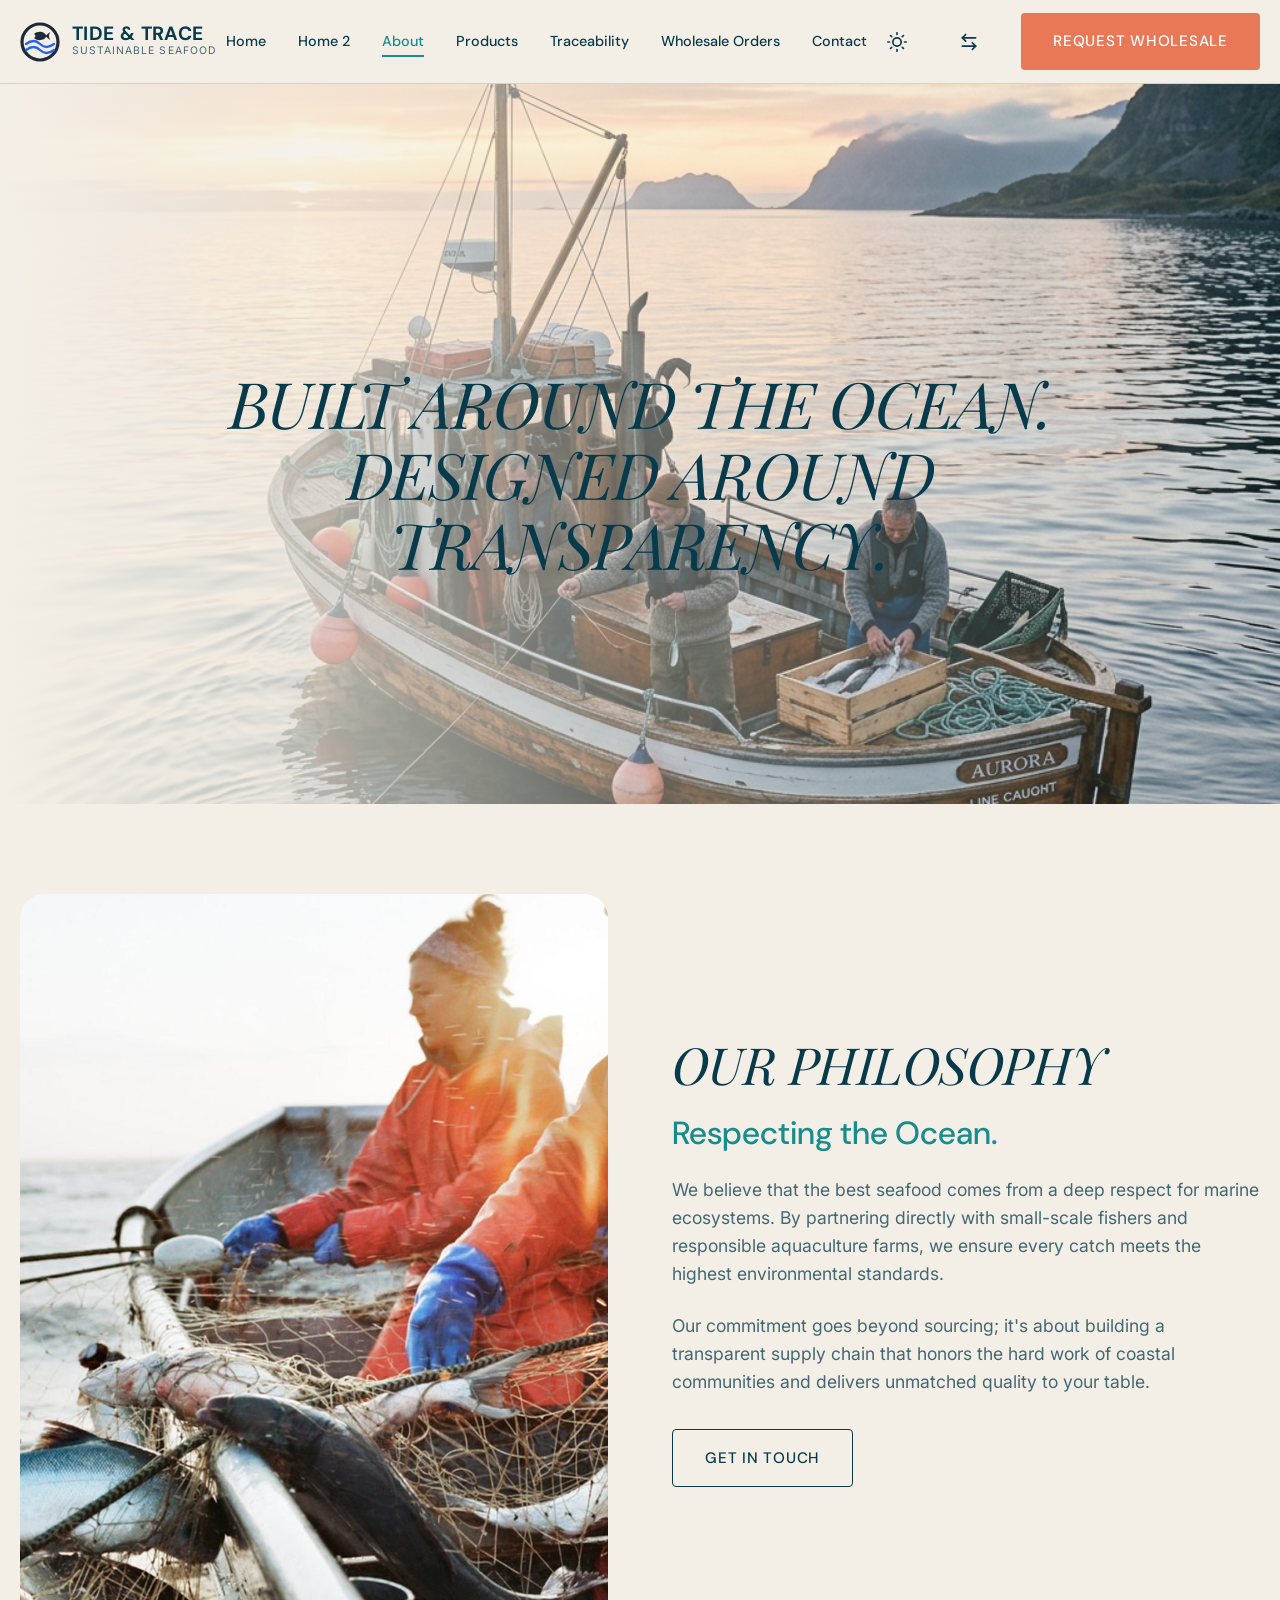
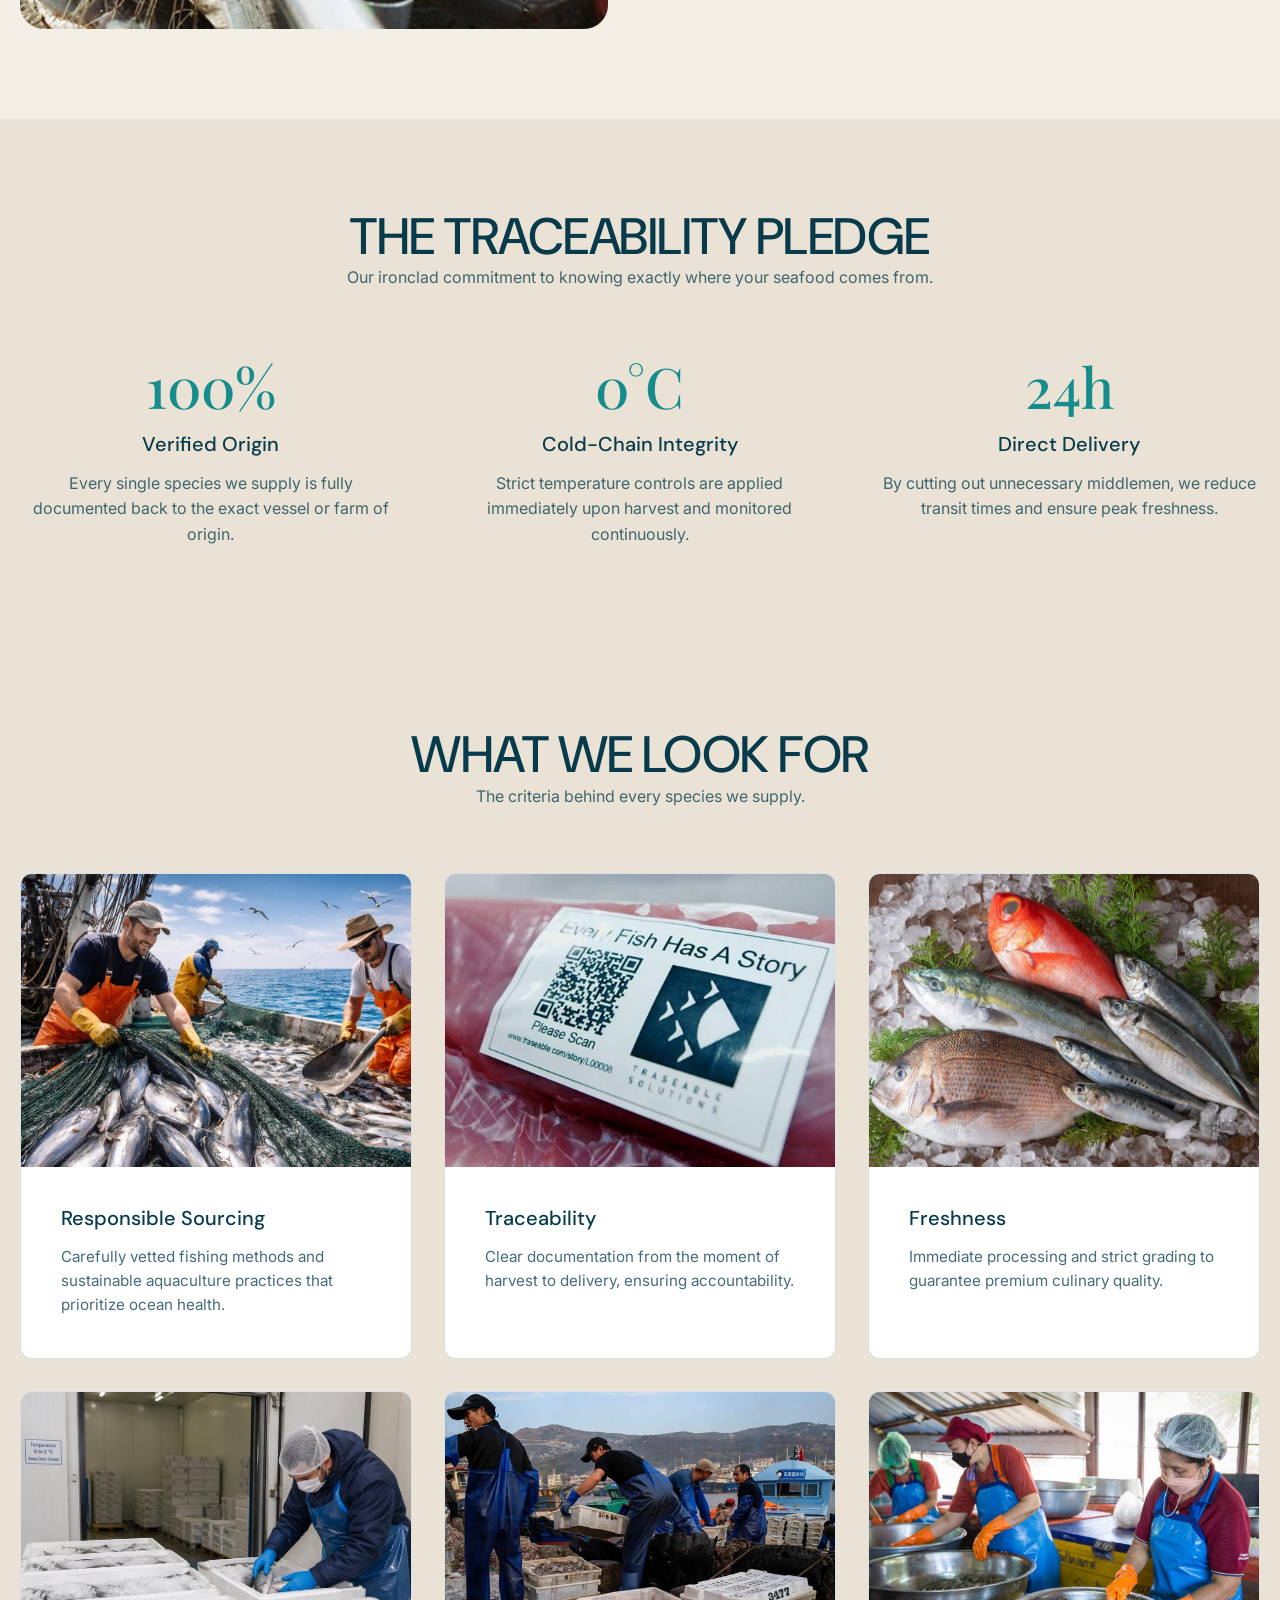
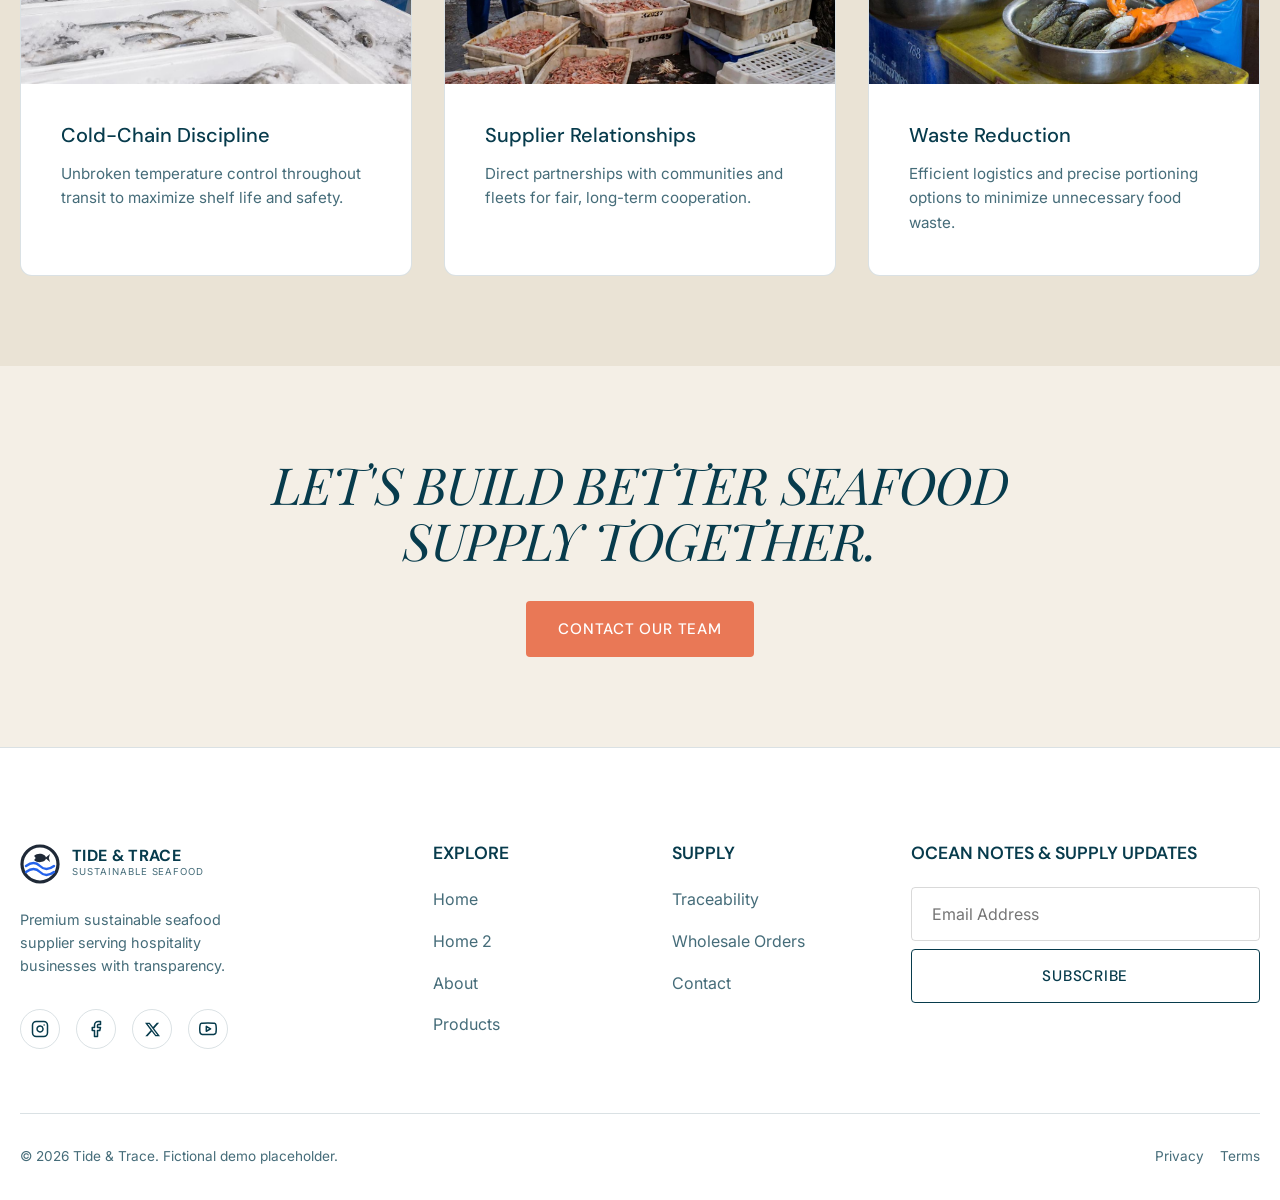
==== about.html @ e617c55a "Publish website code" ====
<!DOCTYPE html>
<html lang="en" data-theme="light">
<head>
    <meta charset="UTF-8">
    <meta name="viewport" content="width=device-width, initial-scale=1.0">
    <title>About Tide & Trace | Sustainable Seafood</title>
    <meta name="description" content="Learn about our approach to sustainable seafood sourcing, traceability, and building a better ocean-to-table supply chain.">
    <meta property="og:title" content="About Tide & Trace | Sustainable Seafood">
    <link rel="stylesheet" href="assets/css/style.css">

    <link rel="icon" type="image/svg+xml" href="assets/images/favicon.svg">
</head>
<body>

    <!-- GLOBAL NAVBAR -->
    <header class="navbar">
        <div class="container nav-container">
            <a href="index.html" class="nav-logo">
                <svg viewBox="0 0 100 100" xmlns="http://www.w3.org/2000/svg">
    <circle cx="50" cy="50" r="45" stroke="#1f2937" stroke-width="8" fill="none" />
    <path d="M 15 55 Q 35 40 50 55 T 85 55" stroke="#2563eb" stroke-width="6" fill="none" stroke-linecap="round"/>
    <path d="M 15 70 Q 35 55 50 70 T 85 70" stroke="#2563eb" stroke-width="6" fill="none" stroke-linecap="round"/>
    <path d="M 65 35 C 65 25, 45 20, 35 30 C 40 33, 40 37, 35 40 C 45 50, 65 45, 65 35 Z" fill="#1f2937"/>
    <polygon points="63,35 75,25 72,35 75,45" fill="#1f2937"/>
</svg>
                <div>
                    <div class="nav-logo-text">TIDE & TRACE</div>
                    <div class="nav-logo-desc">Sustainable Seafood</div>
                </div>
            </a>

            <nav class="nav-center">
                <a href="index.html" class="nav-link">Home</a>
                <a href="home-2.html" class="nav-link">Home 2</a>
                <a href="about.html" class="nav-link active">About</a>
                <a href="products.html" class="nav-link">Products</a>
                <a href="traceability.html" class="nav-link">Traceability</a>
                <a href="wholesale.html" class="nav-link">Wholesale Orders</a>
                <a href="contact.html" class="nav-link">Contact</a>
            </nav>

            <div class="nav-right">
                <button class="nav-icon-btn theme-toggle" aria-label="Toggle Theme">
                    <svg width="20" height="20" viewBox="0 0 24 24" fill="none" stroke="currentColor" stroke-width="2" stroke-linecap="round" stroke-linejoin="round"><circle cx="12" cy="12" r="5"/><line x1="12" y1="1" x2="12" y2="3"/><line x1="12" y1="21" x2="12" y2="23"/><line x1="4.22" y1="4.22" x2="5.64" y2="5.64"/><line x1="18.36" y1="18.36" x2="19.78" y2="19.78"/><line x1="1" y1="12" x2="3" y2="12"/><line x1="21" y1="12" x2="23" y2="12"/><line x1="4.22" y1="19.78" x2="5.64" y2="18.36"/><line x1="18.36" y1="5.64" x2="19.78" y2="4.22"/></svg>
                </button>
                <button class="nav-icon-btn rtl-toggle" aria-label="Toggle RTL">
                    <svg width="20" height="20" viewBox="0 0 24 24" fill="none" stroke="currentColor" stroke-width="2" stroke-linecap="round" stroke-linejoin="round"><path d="M8 3L4 7l4 4"/><path d="M4 7h16"/><path d="M16 21l4-4-4-4"/><path d="M20 17H4"/></svg>
                </button>

                <a href="#" class="btn btn-primary" data-modal-target="wholesale-modal">Request Wholesale</a>
            </div>

            <button class="hamburger" aria-label="Menu">
                <span></span><span></span><span></span>
            </button>
        </div>
    </header>

    <!-- MOBILE SIDEBAR -->
    <div class="sidebar-overlay"></div>
    <aside class="sidebar">
        <button class="sidebar-close" aria-label="Close menu" style="position: absolute; top: 1.5rem; right: 1.5rem; background: none; border: none; cursor: pointer; color: var(--text-primary); z-index: 10;">
            <svg width="28" height="28" viewBox="0 0 24 24" fill="none" stroke="currentColor" stroke-width="2" stroke-linecap="round" stroke-linejoin="round"><line x1="18" y1="6" x2="6" y2="18"></line><line x1="6" y1="6" x2="18" y2="18"></line></svg>
        </button>
        <nav class="sidebar-nav">
            <a href="index.html" class="sidebar-link">Home</a>
            <a href="home-2.html" class="sidebar-link">Home 2</a>
            <a href="about.html" class="sidebar-link active">About</a>
            <a href="products.html" class="sidebar-link">Products</a>
            <a href="traceability.html" class="sidebar-link">Traceability</a>
            <a href="wholesale.html" class="sidebar-link">Wholesale Orders</a>
            <a href="contact.html" class="sidebar-link">Contact</a>

        </nav>
        <div class="sidebar-controls" style="display: flex; gap: 3rem; width: 100%; margin-top: 2rem; margin-bottom: 1rem; justify-content: center;">
            <button class="nav-icon-btn theme-toggle" aria-label="Toggle Theme" style="transform: scale(1.2);">
                <svg width="24" height="24" viewBox="0 0 24 24" fill="none" stroke="currentColor" stroke-width="2" stroke-linecap="round" stroke-linejoin="round"><circle cx="12" cy="12" r="5"/><line x1="12" y1="1" x2="12" y2="3"/><line x1="12" y1="21" x2="12" y2="23"/><line x1="4.22" y1="4.22" x2="5.64" y2="5.64"/><line x1="18.36" y1="18.36" x2="19.78" y2="19.78"/><line x1="1" y1="12" x2="3" y2="12"/><line x1="21" y1="12" x2="23" y2="12"/><line x1="4.22" y1="19.78" x2="5.64" y2="18.36"/><line x1="18.36" y1="5.64" x2="19.78" y2="4.22"/></svg>
            </button>
            <button class="nav-icon-btn rtl-toggle" aria-label="Toggle RTL" style="transform: scale(1.2);">
                <svg width="24" height="24" viewBox="0 0 24 24" fill="none" stroke="currentColor" stroke-width="2" stroke-linecap="round" stroke-linejoin="round"><path d="M8 3L4 7l4 4"/><path d="M4 7h16"/><path d="M16 21l4-4-4-4"/><path d="M20 17H4"/></svg>
            </button>
        </div>
        <div class="sidebar-cta" style="width: 100%;">
            <a href="#" class="btn btn-primary" style="width: 100%" data-modal-target="wholesale-modal">REQUEST WHOLESALE</a>
        </div>
    </aside>

    <main style="padding-top: var(--nav-height);">
        <!-- SECTION 01 - HERO -->
        <section class="hero-ocean" style="min-height: 80svh;">
            <div class="hero-bg">
                <img src="assets/images/hero-ocean.webp" alt="Ocean horizon">
            </div>
            <div class="hero-overlay"></div>
            <div class="container relative z-10 text-center reveal">
                <h1 class="editorial-heading" style="margin-bottom: 1.5rem; max-width: 900px; margin-inline: auto;">BUILT AROUND THE OCEAN. DESIGNED AROUND TRANSPARENCY.</h1>
            </div>
        </section>

        <!-- SECTION 02 - OUR PHILOSOPHY (Split Layout) -->
        <section class="section-padding">
            <div class="container reveal">
                <div class="grid-2" style="align-items: center; gap: 4rem;">
                    <div>
                        <img src="assets/images/OUR PHILOSOPHY.png" alt="Our Philosophy" style="border-radius: var(--radius-lg); width: 100%; height: 100%; object-fit: cover; aspect-ratio: 4/5;">
                    </div>
                    <div>
                        <h2 class="editorial-heading" style="margin-bottom: 1.5rem;">OUR PHILOSOPHY</h2>
                        <h3 style="font-size: 2rem; margin-bottom: 1.5rem; color: var(--accent-main);">Respecting the Ocean.</h3>
                        <p style="color: var(--text-secondary); margin-bottom: 1.5rem; font-size: 1.1rem;">We believe that the best seafood comes from a deep respect for marine ecosystems. By partnering directly with small-scale fishers and responsible aquaculture farms, we ensure every catch meets the highest environmental standards.</p>
                        <p style="color: var(--text-secondary); margin-bottom: 2rem; font-size: 1.1rem;">Our commitment goes beyond sourcing; it's about building a transparent supply chain that honors the hard work of coastal communities and delivers unmatched quality to your table.</p>
                        <a href="contact.html" class="btn btn-secondary">Get in Touch</a>
                    </div>
                </div>
            </div>
        </section>

        <!-- SECTION 02B - THE TRACEABILITY PLEDGE (3 Columns, No Cards) -->
        <section class="section-padding" style="background-color: var(--bg-secondary);">
            <div class="container reveal">
                <div class="text-center" style="margin-bottom: 4rem;">
                    <h2>THE TRACEABILITY PLEDGE</h2>
                    <p style="color: var(--text-secondary); max-width: 600px; margin-inline: auto;">Our ironclad commitment to knowing exactly where your seafood comes from.</p>
                </div>
                
                <div class="grid-3 text-center" style="gap: 3rem;">
                    <div>
                        <h3 style="font-size: 3.5rem; color: var(--accent-main); margin-bottom: 1rem; font-family: var(--font-editorial);">100%</h3>
                        <h4 style="font-size: 1.25rem; margin-bottom: 1rem;">Verified Origin</h4>
                        <p style="color: var(--text-secondary);">Every single species we supply is fully documented back to the exact vessel or farm of origin.</p>
                    </div>
                    <div>
                        <h3 style="font-size: 3.5rem; color: var(--accent-main); margin-bottom: 1rem; font-family: var(--font-editorial);">0&deg;C</h3>
                        <h4 style="font-size: 1.25rem; margin-bottom: 1rem;">Cold-Chain Integrity</h4>
                        <p style="color: var(--text-secondary);">Strict temperature controls are applied immediately upon harvest and monitored continuously.</p>
                    </div>
                    <div>
                        <h3 style="font-size: 3.5rem; color: var(--accent-main); margin-bottom: 1rem; font-family: var(--font-editorial);">24h</h3>
                        <h4 style="font-size: 1.25rem; margin-bottom: 1rem;">Direct Delivery</h4>
                        <p style="color: var(--text-secondary);">By cutting out unnecessary middlemen, we reduce transit times and ensure peak freshness.</p>
                    </div>
                </div>
            </div>
        </section>

        <!-- SECTION 03 - WHAT WE LOOK FOR -->
        <section class="section-padding" style="background-color: var(--bg-secondary);">
            <div class="container">
                <div class="text-center reveal" style="margin-bottom: 4rem;">
                    <h2>WHAT WE LOOK FOR</h2>
                    <p style="color: var(--text-secondary); max-width: 600px; margin-inline: auto;">The criteria behind every species we supply.</p>
                </div>
                
                <div class="grid-3 reveal delay-100">
                    <div class="product-card" style="padding: 0; overflow: hidden; display: flex; flex-direction: column; height: 100%;">
                        <img src="assets/images/Responsible Sourcing.png" alt="Responsible Sourcing" style="width: 100%; aspect-ratio: 4/3; object-fit: cover; display: block;">
                        <div style="padding: 2.5rem; flex-grow: 1;">
                            <h4 style="font-size: 1.25rem; margin-bottom: 1rem;">Responsible Sourcing</h4>
                            <p style="color: var(--text-secondary); font-size: 0.95rem;">Carefully vetted fishing methods and sustainable aquaculture practices that prioritize ocean health.</p>
                        </div>
                    </div>
                    <div class="product-card" style="padding: 0; overflow: hidden; display: flex; flex-direction: column; height: 100%;">
                        <img src="assets/images/Traceability.png" alt="Traceability" style="width: 100%; aspect-ratio: 4/3; object-fit: cover; display: block;">
                        <div style="padding: 2.5rem; flex-grow: 1;">
                            <h4 style="font-size: 1.25rem; margin-bottom: 1rem;">Traceability</h4>
                            <p style="color: var(--text-secondary); font-size: 0.95rem;">Clear documentation from the moment of harvest to delivery, ensuring accountability.</p>
                        </div>
                    </div>
                    <div class="product-card" style="padding: 0; overflow: hidden; display: flex; flex-direction: column; height: 100%;">
                        <img src="assets/images/Freshness.png" alt="Freshness" style="width: 100%; aspect-ratio: 4/3; object-fit: cover; display: block;">
                        <div style="padding: 2.5rem; flex-grow: 1;">
                            <h4 style="font-size: 1.25rem; margin-bottom: 1rem;">Freshness</h4>
                            <p style="color: var(--text-secondary); font-size: 0.95rem;">Immediate processing and strict grading to guarantee premium culinary quality.</p>
                        </div>
                    </div>
                    <div class="product-card" style="padding: 0; overflow: hidden; display: flex; flex-direction: column; height: 100%;">
                        <img src="assets/images/Cold-Chain Discipline.png" alt="Cold-Chain Discipline" style="width: 100%; aspect-ratio: 4/3; object-fit: cover; display: block;">
                        <div style="padding: 2.5rem; flex-grow: 1;">
                            <h4 style="font-size: 1.25rem; margin-bottom: 1rem;">Cold-Chain Discipline</h4>
                            <p style="color: var(--text-secondary); font-size: 0.95rem;">Unbroken temperature control throughout transit to maximize shelf life and safety.</p>
                        </div>
                    </div>
                    <div class="product-card" style="padding: 0; overflow: hidden; display: flex; flex-direction: column; height: 100%;">
                        <img src="assets/images/Supplier Relationships.png" alt="Supplier Relationships" style="width: 100%; aspect-ratio: 4/3; object-fit: cover; display: block;">
                        <div style="padding: 2.5rem; flex-grow: 1;">
                            <h4 style="font-size: 1.25rem; margin-bottom: 1rem;">Supplier Relationships</h4>
                            <p style="color: var(--text-secondary); font-size: 0.95rem;">Direct partnerships with communities and fleets for fair, long-term cooperation.</p>
                        </div>
                    </div>
                    <div class="product-card" style="padding: 0; overflow: hidden; display: flex; flex-direction: column; height: 100%;">
                        <img src="assets/images/Waste Reduction.png" alt="Waste Reduction" style="width: 100%; aspect-ratio: 4/3; object-fit: cover; display: block;">
                        <div style="padding: 2.5rem; flex-grow: 1;">
                            <h4 style="font-size: 1.25rem; margin-bottom: 1rem;">Waste Reduction</h4>
                            <p style="color: var(--text-secondary); font-size: 0.95rem;">Efficient logistics and precise portioning options to minimize unnecessary food waste.</p>
                        </div>
                    </div>
                </div>
            </div>
        </section>

        <!-- SECTION 04 - CTA -->
        <section class="section-padding text-center">
            <div class="container reveal">
                <h2 class="editorial-heading" style="margin-bottom: 2rem; max-width: 800px; margin-inline: auto;">LET'S BUILD BETTER SEAFOOD SUPPLY TOGETHER.</h2>
                <a href="#" class="btn btn-primary" data-modal-target="wholesale-modal">CONTACT OUR TEAM</a>
            </div>
        </section>
    </main>

    <!-- GLOBAL WHOLESALE POPUP -->
    <div class="modal-overlay" id="wholesale-modal">
        <div class="modal-container">
            <button class="modal-close" data-modal-close aria-label="Close modal">
                <svg width="24" height="24" viewBox="0 0 24 24" fill="none" stroke="currentColor" stroke-width="2"><line x1="18" y1="6" x2="6" y2="18"/><line x1="6" y1="6" x2="18" y2="18"/></svg>
            </button>
            
            <div class="modal-header">
                <h3 class="editorial-heading" style="font-size: 2rem; margin-bottom: 0.5rem;">LET'S TALK SEAFOOD</h3>
                <p style="color: var(--text-secondary); font-size: 0.9rem;">Submit your enquiry and our team will get in touch.</p>
            </div>
            
            <form>
                <div class="grid-2" style="gap: 1rem;">
                    <div class="form-group">
                        <label class="form-label">Full Name</label>
                        <input type="text" class="form-control" required>
                    </div>
                    <div class="form-group">
                        <label class="form-label">Business Name</label>
                        <input type="text" class="form-control" required>
                    </div>
                </div>
                
                <div class="grid-2" style="gap: 1rem;">
                    <div class="form-group">
                        <label class="form-label">Email</label>
                        <input type="email" class="form-control" required>
                    </div>
                    <div class="form-group">
                        <label class="form-label">Phone</label>
                        <input type="tel" class="form-control">
                    </div>
                </div>
                
                <div class="grid-2" style="gap: 1rem;">
                    <div class="form-group">
                        <label class="form-label">Enquiry Type</label>
                        <select class="form-control form-select" required>
                            <option value="">Select option...</option>
                            <option>Wholesale Order</option>
                            <option>Product Information</option>
                            <option>Traceability</option>
                            <option>General Enquiry</option>
                        </select>
                    </div>
                    <div class="form-group">
                        <label class="form-label">Business Type</label>
                        <select class="form-control form-select" required>
                            <option value="">Select option...</option>
                            <option>Restaurant</option>
                            <option>Hotel</option>
                            <option>Retail</option>
                            <option>Distributor</option>
                        </select>
                    </div>
                </div>
                
                <div class="form-group">
                    <label class="form-label">Message</label>
                    <textarea class="form-control" required></textarea>
                </div>
                
                <div style="display: flex; gap: 1rem; margin-top: 2rem;">
                    <button type="submit" class="btn btn-primary" style="flex: 1;">Send Enquiry</button>
                    <button type="button" class="btn btn-secondary" data-modal-close>Cancel</button>
                </div>
            </form>
        </div>
    </div>

    <!-- FOOTER -->
    <footer class="footer">
        <div class="container">
            <div class="footer-grid">
                <div>
                    <div class="nav-logo" style="margin-bottom: 1.5rem;">
                        <svg width="32" height="32" viewBox="0 0 100 100" xmlns="http://www.w3.org/2000/svg">
    <circle cx="50" cy="50" r="45" stroke="#1f2937" stroke-width="8" fill="none" />
    <path d="M 15 55 Q 35 40 50 55 T 85 55" stroke="#2563eb" stroke-width="6" fill="none" stroke-linecap="round"/>
    <path d="M 15 70 Q 35 55 50 70 T 85 70" stroke="#2563eb" stroke-width="6" fill="none" stroke-linecap="round"/>
    <path d="M 65 35 C 65 25, 45 20, 35 30 C 40 33, 40 37, 35 40 C 45 50, 65 45, 65 35 Z" fill="#1f2937"/>
    <polygon points="63,35 75,25 72,35 75,45" fill="#1f2937"/>
</svg>
                        <div>
                            <div class="nav-logo-text" style="font-size: 1rem;">TIDE & TRACE</div>
                            <div class="nav-logo-desc" style="font-size: 0.6rem;">Sustainable Seafood</div>
                        </div>
                    </div>
                    <p style="color: var(--text-secondary); font-size: 0.9rem; max-width: 250px;">Premium sustainable seafood supplier serving hospitality businesses with transparency.</p>
                    
                    <div class="social-icons">
                        <a href="#" class="social-icon" aria-label="Instagram">
                            <svg width="18" height="18" viewBox="0 0 24 24" fill="none" stroke="currentColor" stroke-width="2" stroke-linecap="round" stroke-linejoin="round"><rect x="2" y="2" width="20" height="20" rx="5" ry="5"></rect><path d="M16 11.37A4 4 0 1 1 12.63 8 4 4 0 0 1 16 11.37z"></path><line x1="17.5" y1="6.5" x2="17.51" y2="6.5"></line></svg>
                        </a>
                        <a href="#" class="social-icon" aria-label="Facebook">
                            <svg width="18" height="18" viewBox="0 0 24 24" fill="none" stroke="currentColor" stroke-width="2" stroke-linecap="round" stroke-linejoin="round"><path d="M18 2h-3a5 5 0 0 0-5 5v3H7v4h3v8h4v-8h3l1-4h-4V7a1 1 0 0 1 1-1h3z"></path></svg>
                        </a>
                        <a href="#" class="social-icon" aria-label="X">
                            <svg width="15" height="15" viewBox="0 0 24 24" fill="currentColor"><path d="M18.901 1.153h3.68l-8.04 9.19L24 22.846h-7.406l-5.8-7.584-6.638 7.584H.474l8.6-9.83L0 1.154h7.594l5.243 6.932ZM17.61 20.644h2.039L6.486 3.24H4.298Z"/></svg>
                        </a>
                        <a href="#" class="social-icon" aria-label="YouTube">
                            <svg width="18" height="18" viewBox="0 0 24 24" fill="none" stroke="currentColor" stroke-width="2" stroke-linecap="round" stroke-linejoin="round"><path d="M22.54 6.42a2.78 2.78 0 0 0-1.94-2C18.88 4 12 4 12 4s-6.88 0-8.6.46a2.78 2.78 0 0 0-1.94 2A29 29 0 0 0 1 11.75a29 29 0 0 0 .46 5.33A2.78 2.78 0 0 0 3.4 19c1.72.46 8.6.46 8.6.46s6.88 0 8.6-.46a2.78 2.78 0 0 0 1.94-2 29 29 0 0 0 .46-5.25 29 29 0 0 0-.46-5.33z"></path><polygon points="9.75 15.02 15.5 11.75 9.75 8.48 9.75 15.02"></polygon></svg>
                        </a>
                    </div>
                </div>
                
                <div>
                    <h4 class="footer-title">EXPLORE</h4>
                    <nav class="footer-links">
                        <a href="index.html">Home</a>
                        <a href="home-2.html">Home 2</a>
                        <a href="about.html">About</a>
                        <a href="products.html">Products</a>
                    </nav>
                </div>
                
                <div>
                    <h4 class="footer-title">SUPPLY</h4>
                    <nav class="footer-links">
                        <a href="traceability.html">Traceability</a>
                        <a href="wholesale.html">Wholesale Orders</a>
                        <a href="contact.html">Contact</a>
                    </nav>
                </div>
                
                <div>
                    <h4 class="footer-title">OCEAN NOTES & SUPPLY UPDATES</h4>
                    <form style="display: flex; flex-direction: column; gap: 0.5rem;">
                        <input type="email" class="form-control" placeholder="Email Address" required style="background: transparent; border-color: rgba(128,128,128,0.3);">
                        <button type="submit" class="btn btn-secondary" style="width: 100%;">Subscribe</button>
                    </form>
                </div>
            </div>
            
            <div class="footer-bottom">
                <div>&copy; 2026 Tide & Trace. Fictional demo placeholder.</div>
                <div style="display: flex; gap: 1rem;">
                    <a href="#">Privacy</a>
                    <a href="#">Terms</a>
                </div>
            </div>
        </div>
    </footer>

    <script src="assets/js/main.js"></script>
</body>
</html>
---- assets/css/style.css ----
/* ==========================================================================
   TIDE & TRACE - Premium Sustainable Seafood
   ========================================================================== */

@import url('https://fonts.googleapis.com/css2?family=DM+Sans:opsz,wght@9..40,400;500;700&family=Inter:wght@400;500;600&display=swap');
@import url('https://fonts.googleapis.com/css2?family=Playfair+Display:ital,wght@0,400;0,600;1,400&display=swap');

/* ==========================================================================
   VARIABLES (Light & Dark Theme)
   ========================================================================== */
:root {
  /* Brand Colors - Light Theme */
  --c-deep-ocean: #073B4C;
  --c-sea-teal: #168C8C;
  --c-coral: #E97856;
  --c-sand: #F4EFE6;
  --c-white: #FFFFFF;
  --c-black: #000000;

  /* Theme Mapping */
  --bg-primary: var(--c-sand);
  --bg-secondary: #EAE3D5;
  --text-primary: var(--c-deep-ocean);
  --text-secondary: rgba(7, 59, 76, 0.75);
  --accent-main: var(--c-sea-teal);
  --accent-cta: var(--c-coral);
  --border-color: rgba(7, 59, 76, 0.15);
  --card-bg: var(--c-white);
  --glass-bg: rgba(244, 239, 230, 0.85);
  --nav-bg: rgba(244, 239, 230, 0.95);
  --footer-bg: var(--c-white);
  --footer-text: var(--c-deep-ocean);
  --input-bg: rgba(255, 255, 255, 0.8);
  --shadow-sm: 0 4px 12px rgba(7, 59, 76, 0.05);
  --shadow-md: 0 12px 32px rgba(7, 59, 76, 0.08);

  /* Typography */
  --font-heading: 'DM Sans', sans-serif;
  --font-body: 'Inter', sans-serif;
  --font-editorial: 'Playfair Display', serif;

  /* Layout */
  --nav-height: 84px;
  --container-width: 1320px;
  --radius-sm: 4px;
  --radius-md: 12px;
  --radius-lg: 24px;
  --transition-fast: 0.2s ease;
  --transition-normal: 0.4s cubic-bezier(0.4, 0, 0.2, 1);
  --transition-slow: 0.8s cubic-bezier(0.2, 0.8, 0.2, 1);
}

[data-theme="dark"] {
  --bg-primary: #041B23; /* Darker deep ocean */
  --bg-secondary: #072B38;
  --text-primary: var(--c-sand);
  --text-secondary: rgba(244, 239, 230, 0.7);
  --accent-main: #20B2B2; /* Brighter teal for contrast */
  --accent-cta: var(--c-coral);
  --border-color: rgba(244, 239, 230, 0.1);
  --card-bg: #072530;
  --glass-bg: rgba(4, 27, 35, 0.85);
  --nav-bg: rgba(4, 27, 35, 0.95);
  --footer-bg: #03151B;
  --footer-text: var(--c-sand);
  --input-bg: rgba(7, 43, 56, 0.8);
  --shadow-sm: 0 4px 12px rgba(0, 0, 0, 0.2);
  --shadow-md: 0 12px 32px rgba(0, 0, 0, 0.4);
}

/* ==========================================================================
   RESET & BASE
   ========================================================================== */
*, *::before, *::after {
  box-sizing: border-box;
  margin: 0;
  padding: 0;
}

html {
  scroll-behavior: smooth;
  font-size: 16px;
}

body {
  font-family: var(--font-body);
  background-color: var(--bg-primary);
  color: var(--text-primary);
  line-height: 1.6;
  -webkit-font-smoothing: antialiased;
  overflow-x: hidden;
  transition: background-color var(--transition-normal), color var(--transition-normal);
}

h1, h2, h3, h4, h5, h6 {
  font-family: var(--font-heading);
  font-weight: 500;
  line-height: 1.1;
  color: var(--text-primary);
}

h1 { font-size: clamp(2.5rem, 5vw, 4.5rem); letter-spacing: -0.02em; }
h2 { font-size: clamp(2rem, 4vw, 3.5rem); letter-spacing: -0.01em; }
h3 { font-size: clamp(1.5rem, 3vw, 2.5rem); }

.editorial-heading { font-family: var(--font-editorial); font-style: italic; font-weight: 400; }

a {
  color: inherit;
  text-decoration: none;
  transition: color var(--transition-fast);
}

ul { list-style: none; }
img { max-width: 100%; height: auto; display: block; }
button { cursor: pointer; border: none; background: none; font-family: inherit; }

/* Container */
.container {
  width: min(100% - 40px, var(--container-width));
  margin-inline: auto;
}
@media (max-width: 768px) { .container { width: calc(100% - 32px); } }

/* ==========================================================================
   UTILITIES
   ========================================================================== */
.section-padding { padding-block: clamp(4rem, 10vh, 8rem); }
.text-center { text-align: center; }
.sr-only { position: absolute; width: 1px; height: 1px; padding: 0; margin: -1px; overflow: hidden; clip: rect(0, 0, 0, 0); border: 0; }
.hidden { display: none !important; }
.blur-backdrop { backdrop-filter: blur(12px); -webkit-backdrop-filter: blur(12px); }

/* Buttons */
.btn {
  display: inline-flex;
  align-items: center;
  justify-content: center;
  padding: 1rem 2rem;
  border-radius: var(--radius-sm);
  font-family: var(--font-heading);
  font-weight: 500;
  font-size: 0.95rem;
  text-transform: uppercase;
  letter-spacing: 0.05em;
  transition: all var(--transition-normal);
  position: relative;
  overflow: hidden;
  text-align: center;
}

.btn-primary {
  background-color: var(--accent-cta);
  color: var(--c-white) !important;
}

.btn-primary::before {
  content: '';
  position: absolute;
  top: 0;
  left: -100%;
  width: 100%;
  height: 100%;
  background: linear-gradient(90deg, transparent, rgba(255, 255, 255, 0.25), transparent);
  transition: left 0.6s ease;
}

.btn-primary:hover::before {
  left: 100%;
}

.btn-primary:hover {
  transform: translateY(-3px);
  box-shadow: 0 12px 28px rgba(233, 120, 86, 0.4);
  background-color: #D66746;
}

.btn-secondary {
  background-color: transparent;
  color: var(--text-primary);
  border: 1px solid var(--text-primary);
  z-index: 1;
}

.btn-secondary::before {
  content: '';
  position: absolute;
  top: 0;
  left: 0;
  width: 100%;
  height: 100%;
  background-color: var(--text-primary);
  transform: scaleY(0);
  transform-origin: bottom;
  transition: transform 0.4s cubic-bezier(0.4, 0, 0.2, 1);
  z-index: -1;
}

.btn-secondary:hover {
  color: var(--bg-primary) !important;
  transform: translateY(-3px);
  box-shadow: 0 10px 20px rgba(0, 0, 0, 0.1);
}

.btn-secondary:hover::before {
  transform: scaleY(1);
  transform-origin: top;
}

[data-theme="dark"] .btn-primary {
  color: var(--c-white) !important;
}

/* ==========================================================================
   NAVIGATION
   ========================================================================== */
.navbar {
  position: fixed;
  top: 0;
  left: 0;
  width: 100%;
  height: var(--nav-height);
  background-color: var(--nav-bg);
  z-index: 1000;
  border-bottom: 1px solid var(--border-color);
  transition: background-color var(--transition-normal), transform 0.3s ease;
}

.navbar.scrolled {
  box-shadow: var(--shadow-sm);
}

.nav-container {
  display: flex;
  justify-content: space-between;
  align-items: center;
  height: 100%;
}

.nav-logo {
  display: flex;
  align-items: center;
  gap: 12px;
  z-index: 1002;
}

.nav-logo svg {
  height: 40px;
  width: auto;
  fill: var(--text-primary);
  transition: fill var(--transition-normal);
}

.nav-logo-text {
  font-family: var(--font-heading);
  font-weight: 700;
  font-size: 1.2rem;
  letter-spacing: 0.02em;
  line-height: 1;
}

.nav-logo-desc {
  font-size: 0.65rem;
  text-transform: uppercase;
  letter-spacing: 0.1em;
  color: var(--text-secondary);
}

.nav-center, .nav-right {
  display: flex;
  align-items: center;
  gap: 2rem;
}

.nav-link {
  font-family: var(--font-heading);
  font-size: 0.9rem;
  font-weight: 500;
  position: relative;
  color: var(--text-primary);
  transition: color var(--transition-fast);
}

.nav-link::after {
  content: '';
  position: absolute;
  bottom: -4px;
  left: 0;
  width: 0;
  height: 2px;
  background-color: var(--accent-main);
  transition: width var(--transition-fast);
}

.nav-link:hover::after {
  width: 100%;
}

.nav-link.active, .nav-link:hover {
  color: var(--accent-main);
}

.nav-link.active::after {
  width: 100%;
}

.nav-icon-btn {
  color: var(--text-primary);
  display: flex;
  align-items: center;
  justify-content: center;
  width: 40px;
  height: 40px;
  border-radius: 50%;
  transition: background-color var(--transition-fast);
}

.nav-icon-btn:hover {
  background-color: var(--bg-secondary);
}

.hamburger {
  display: none;
  flex-direction: column;
  justify-content: space-between;
  width: 30px;
  height: 20px;
  z-index: 1002;
}

.hamburger span {
  display: block;
  height: 2px;
  width: 100%;
  background-color: var(--text-primary);
  transition: transform 0.3s ease, opacity 0.3s ease;
}

.hamburger.active span:nth-child(1) { transform: translateY(9px) rotate(45deg); }
.hamburger.active span:nth-child(2) { opacity: 0; }
.hamburger.active span:nth-child(3) { transform: translateY(-9px) rotate(-45deg); }

/* Sidebar (Mobile/Tablet) */
.sidebar {
  position: fixed;
  top: 0;
  right: -100%;
  width: 100%;
  max-width: 400px;
  height: 100dvh;
  background-color: var(--bg-primary);
  z-index: 1001;
  padding: 100px 2rem 2rem;
  display: flex;
  flex-direction: column;
  transition: right 0.5s cubic-bezier(0.4, 0, 0.2, 1);
  overflow-y: auto;
  border-inline-start: 1px solid var(--border-color);
}

[dir="rtl"] .sidebar {
  right: auto;
  left: -100%;
  transition: left 0.5s cubic-bezier(0.4, 0, 0.2, 1);
}

.sidebar.active { right: 0; }
[dir="rtl"] .sidebar.active { left: 0; right: auto; }

.sidebar-nav {
  display: flex;
  flex-direction: column;
  gap: 1.5rem;
  align-items: center; /* Centered links rule */
  margin-block: auto;
}

.sidebar-link {
  font-size: 1.5rem;
  font-family: var(--font-heading);
  font-weight: 500;
  opacity: 0;
  transform: translateY(20px);
  transition: opacity 0.4s ease, transform 0.4s ease, color var(--transition-fast);
  color: var(--text-primary);
}

.sidebar-link.active, .sidebar-link:hover {
  color: var(--accent-main);
}

.sidebar.active .sidebar-link {
  opacity: 1;
  transform: translateY(0);
}

/* Stagger animation for sidebar */
.sidebar.active .sidebar-link:nth-child(1) { transition-delay: 0.1s; }
.sidebar.active .sidebar-link:nth-child(2) { transition-delay: 0.15s; }
.sidebar.active .sidebar-link:nth-child(3) { transition-delay: 0.2s; }
.sidebar.active .sidebar-link:nth-child(4) { transition-delay: 0.25s; }
.sidebar.active .sidebar-link:nth-child(5) { transition-delay: 0.3s; }
.sidebar.active .sidebar-link:nth-child(6) { transition-delay: 0.35s; }
.sidebar.active .sidebar-link:nth-child(7) { transition-delay: 0.4s; }
.sidebar.active .sidebar-link:nth-child(8) { transition-delay: 0.45s; }
.sidebar.active .sidebar-link:nth-child(9) { transition-delay: 0.5s; }

.sidebar-controls {
  margin-top: 3rem;
  display: flex;
  justify-content: center;
  gap: 1rem;
  opacity: 0;
  transition: opacity 0.4s ease 0.6s;
}

.sidebar.active .sidebar-controls { opacity: 1; }

.sidebar-cta {
  margin-top: 2rem;
  width: 100%;
  opacity: 0;
  transition: opacity 0.4s ease 0.7s;
}

.sidebar.active .sidebar-cta { opacity: 1; }

.sidebar-overlay {
  position: fixed;
  inset: 0;
  background-color: rgba(0,0,0,0.5);
  z-index: 1000;
  opacity: 0;
  visibility: hidden;
  transition: opacity 0.4s ease;
}

.sidebar-overlay.active {
  opacity: 1;
  visibility: visible;
}

@media (max-width: 1024px) {
  .nav-center, .nav-right { display: none; }
  .hamburger { display: flex; }
}

/* ==========================================================================
   RTL SYSTEM
   ========================================================================== */
[dir="rtl"] {
  text-align: end;
}

/* ==========================================================================
   HERO SECTIONS
   ========================================================================== */
.hero-ocean {
  min-height: 100svh;
  display: flex;
  align-items: center;
  position: relative;
  padding-top: var(--nav-height);
  overflow: hidden;
}

.hero-bg {
  position: absolute;
  inset: 0;
  z-index: -1;
}

.hero-bg img {
  width: 100%;
  height: 100%;
  object-fit: cover;
  animation: heroZoom 20s infinite alternate linear;
}

.hero-overlay {
  position: absolute;
  inset: 0;
  background: linear-gradient(to right, var(--bg-primary) 0%, rgba(244,239,230,0.4) 50%, transparent 100%);
  z-index: -1;
}

[data-theme="dark"] .hero-overlay {
  background: linear-gradient(to right, var(--bg-primary) 0%, rgba(4,27,35,0.6) 50%, transparent 100%);
}

[dir="rtl"] .hero-overlay {
  background: linear-gradient(to left, var(--bg-primary) 0%, rgba(244,239,230,0.4) 50%, transparent 100%);
}
[dir="rtl"][data-theme="dark"] .hero-overlay {
  background: linear-gradient(to left, var(--bg-primary) 0%, rgba(4,27,35,0.6) 50%, transparent 100%);
}

.hero-content {
  max-width: 700px;
}

.hero-subtitle {
  font-size: 0.9rem;
  text-transform: uppercase;
  letter-spacing: 0.15em;
  color: var(--accent-main);
  margin-bottom: 1.5rem;
  display: block;
  font-weight: 600;
}

.hero-title {
  margin-bottom: 2rem;
}

.hero-text {
  font-size: 1.125rem;
  color: var(--text-secondary);
  margin-bottom: 3rem;
  max-width: 500px;
}

.hero-actions {
  display: flex;
  gap: 1rem;
  flex-wrap: wrap;
}

@keyframes heroZoom {
  0% { transform: scale(1); }
  100% { transform: scale(1.1); }
}

@media (max-width: 768px) {
  .hero-content {
    text-align: center;
    margin-inline: auto;
  }
  .hero-overlay {
    background: linear-gradient(to top, var(--bg-primary) 0%, rgba(244,239,230,0.8) 50%, rgba(244,239,230,0.3) 100%);
  }
  [data-theme="dark"] .hero-overlay {
    background: linear-gradient(to top, var(--bg-primary) 0%, rgba(4,27,35,0.8) 50%, rgba(4,27,35,0.3) 100%);
  }
  .hero-actions {
    flex-direction: column;
    width: 100%;
    max-width: 320px;
    margin-inline: auto;
  }
  .hero-actions .btn {
    width: 100%;
    text-align: center;
  }
}

/* ==========================================================================
   CARDS & GRIDS (Tablet/Mobile Card Rules applied)
   ========================================================================== */
.grid-2 { display: grid; grid-template-columns: repeat(2, 1fr); gap: 2rem; }
.grid-3 { display: grid; grid-template-columns: repeat(3, 1fr); gap: 2rem; }
.grid-4 { display: grid; grid-template-columns: repeat(4, 1fr); gap: 2rem; }

/* Tablet Rules */
@media (max-width: 1024px) and (min-width: 768px) {
  .grid-3, .grid-4 { grid-template-columns: repeat(2, 1fr); }
  
  /* 3rd card centered on second row only if it's the last item */
  .grid-3 > *:nth-child(3):last-child {
    grid-column: 1 / -1;
    width: 100%;
    max-width: calc(50% - 1rem);
    margin-inline: auto;
  }
}

/* Mobile Rules */
@media (max-width: 767px) {
  .grid-2, .grid-3, .grid-4 { grid-template-columns: 1fr; }
  .grid-3 > *:nth-child(3) { max-width: 100%; }
}

/* Product Card */
.product-card {
  background-color: var(--card-bg);
  border-radius: var(--radius-md);
  overflow: hidden;
  border: 1px solid var(--border-color);
  transition: transform var(--transition-normal), box-shadow var(--transition-normal);
  display: flex;
  flex-direction: column;
}

.product-card:hover {
  transform: translateY(-10px);
  box-shadow: var(--shadow-md);
}

.product-img-wrapper {
  position: relative;
  padding-top: 75%; /* 4:3 aspect ratio */
  overflow: hidden;
}

.product-img-wrapper img {
  position: absolute;
  inset: 0;
  width: 100%;
  height: 100%;
  object-fit: cover;
  transition: transform var(--transition-slow);
}

.product-card:hover .product-img-wrapper img {
  transform: scale(1.05);
}

.product-badge {
  position: absolute;
  top: 1rem;
  inset-inline-start: 1rem;
  background-color: var(--glass-bg);
  padding: 0.25rem 0.75rem;
  border-radius: 100px;
  font-size: 0.75rem;
  font-weight: 600;
  text-transform: uppercase;
  color: var(--text-primary);
  backdrop-filter: blur(4px);
}

.product-content {
  padding: 2rem;
  display: flex;
  flex-direction: column;
  flex-grow: 1;
}

.product-title {
  font-size: 1.5rem;
  margin-bottom: 0.5rem;
}

.product-desc {
  color: var(--text-secondary);
  font-size: 0.95rem;
  margin-bottom: 1.5rem;
}

.product-meta {
  margin-top: auto;
  margin-bottom: 1.5rem;
  display: grid;
  grid-template-columns: 1fr 1fr;
  gap: 1rem;
  font-size: 0.85rem;
}

.meta-item { display: flex; flex-direction: column; }
.meta-label { color: var(--accent-main); font-weight: 600; text-transform: uppercase; font-size: 0.7rem; margin-bottom: 0.25rem;}
.meta-value { color: var(--text-primary); font-weight: 500;}

/* ==========================================================================
   TRACEABILITY / TIMELINE
   ========================================================================== */
.timeline {
  display: flex;
  justify-content: space-between;
  position: relative;
  margin-block: 4rem;
}

.timeline::before {
  content: '';
  position: absolute;
  top: 40px;
  inset-inline: 0;
  height: 2px;
  background-color: var(--border-color);
  z-index: 1;
}

.timeline-progress {
  position: absolute;
  top: 40px;
  inset-inline-start: 0;
  height: 2px;
  background-color: var(--accent-main);
  z-index: 2;
  width: 0;
  transition: width 1s ease;
}

.timeline.in-view .timeline-progress {
  width: 100%;
}

.timeline-step {
  position: relative;
  z-index: 3;
  display: flex;
  flex-direction: column;
  align-items: center;
  text-align: center;
  flex: 1;
}

.timeline-icon {
  width: 80px;
  height: 80px;
  background-color: var(--bg-primary);
  border: 2px solid var(--border-color);
  border-radius: 50%;
  display: flex;
  align-items: center;
  justify-content: center;
  margin-bottom: 1.5rem;
  transition: border-color 0.4s ease, background-color 0.4s ease;
}

.timeline.in-view .timeline-step:nth-child(1) .timeline-icon { transition-delay: 0s; border-color: var(--accent-main); }
.timeline.in-view .timeline-step:nth-child(2) .timeline-icon { transition-delay: 0.2s; border-color: var(--accent-main); }
.timeline.in-view .timeline-step:nth-child(3) .timeline-icon { transition-delay: 0.4s; border-color: var(--accent-main); }
.timeline.in-view .timeline-step:nth-child(4) .timeline-icon { transition-delay: 0.6s; border-color: var(--accent-main); }
.timeline.in-view .timeline-step:nth-child(5) .timeline-icon { transition-delay: 0.8s; border-color: var(--accent-main); }
.timeline.in-view .timeline-step:nth-child(6) .timeline-icon { transition-delay: 1.0s; border-color: var(--accent-main); }

.timeline-title { font-weight: 700; margin-bottom: 0.5rem; font-size: 1.1rem; }
.timeline-desc { font-size: 0.85rem; color: var(--text-secondary); max-width: 150px; }

@media (max-width: 768px) {
  .timeline {
    flex-direction: column;
    align-items: flex-start;
    gap: 3rem;
  }
  .timeline::before, .timeline-progress {
    top: 0;
    inset-inline-start: 40px;
    width: 2px;
    height: 100%;
  }
  [dir="rtl"] .timeline::before, [dir="rtl"] .timeline-progress {
    inset-inline-start: auto;
    inset-inline-end: 40px;
  }
  .timeline-progress {
    width: 2px;
    height: 0;
    transition: height 1s ease;
  }
  [dir="rtl"] .timeline-progress {
    width: 2px;
  }
  .timeline.in-view .timeline-progress { height: 100%; width: 2px; }
  .timeline-step {
    display: grid;
    grid-template-columns: 80px 1fr;
    column-gap: 2rem;
    row-gap: 0.25rem;
    text-align: start;
    align-items: center;
  }
  .timeline-icon {
    grid-column: 1;
    grid-row: 1 / span 2;
    margin-bottom: 0;
  }
  .timeline-title {
    grid-column: 2;
    grid-row: 1;
    margin-bottom: 0;
    align-self: end;
  }
  .timeline-desc {
    grid-column: 2;
    grid-row: 2;
    max-width: none;
    align-self: start;
  }

  .trace-search-form {
    flex-direction: column !important;
    border-radius: var(--radius-md) !important;
    padding: 1rem !important;
  }
  .trace-search-form input {
    text-align: center !important;
    padding-inline: 0 !important;
    margin-bottom: 0.5rem;
  }
  .trace-search-form button {
    width: 100%;
  }

  .trace-record-header {
    flex-direction: column;
    align-items: center !important;
    text-align: center;
    gap: 1.5rem;
  }
}

@media (max-width: 1024px) {
  .trace-record-header + .grid-2 {
    grid-template-columns: 1fr !important;
  }

  .trace-record-header + .grid-2 > div:first-child {
    text-align: center;
  }
  
  .trace-record-header + .grid-2 > div:first-child > div > div:last-child {
    display: flex !important;
    flex-direction: column !important;
    align-items: center !important;
    text-align: center !important;
    gap: 0.5rem !important;
  }
}

@media (max-width: 768px) {

  #contact-info-grid {
    grid-template-columns: 1fr !important;
  }

  .contact-info-block {
    flex-direction: column !important;
    align-items: center !important;
    text-align: center;
  }
}

/* ==========================================================================
   FORMS
   ========================================================================== */
.form-group {
  margin-bottom: 1.5rem;
  text-align: start;
}

.form-label {
  display: block;
  font-weight: 500;
  margin-bottom: 0.5rem;
  font-size: 0.9rem;
}

.form-control {
  width: 100%;
  padding: 1rem 1.25rem;
  background-color: var(--input-bg);
  border: 1px solid var(--border-color);
  border-radius: var(--radius-sm);
  color: var(--text-primary);
  font-family: var(--font-body);
  font-size: 1rem;
  transition: border-color var(--transition-fast), box-shadow var(--transition-fast);
}

.form-control:focus {
  outline: none;
  border-color: var(--accent-main);
  box-shadow: 0 0 0 3px rgba(22, 140, 140, 0.1);
}

textarea.form-control {
  resize: vertical;
  min-height: 120px;
}

.form-select {
  appearance: none;
  background-image: url("data:image/svg+xml,%3Csvg xmlns='http://www.w3.org/200.0/svg' width='16' height='16' viewBox='0 0 24 24' fill='none' stroke='currentColor' stroke-width='2' stroke-linecap='round' stroke-linejoin='round'%3E%3Cpolyline points='6 9 12 15 18 9'%3E%3C/polyline%3E%3C/svg%3E");
  background-repeat: no-repeat;
  background-position: right 1rem center;
  background-size: 16px;
}
[dir="rtl"] .form-select {
  background-position: left 1rem center;
}
[data-theme="dark"] .form-select {
  background-image: url("data:image/svg+xml,%3Csvg xmlns='http://www.w3.org/200.0/svg' width='16' height='16' viewBox='0 0 24 24' fill='none' stroke='%23F4EFE6' stroke-width='2' stroke-linecap='round' stroke-linejoin='round'%3E%3Cpolyline points='6 9 12 15 18 9'%3E%3C/polyline%3E%3C/svg%3E");
}

/* ==========================================================================
   MODALS / POPUPS
   ========================================================================== */
.modal-overlay {
  position: fixed;
  inset: 0;
  background-color: rgba(0,0,0,0.6);
  z-index: 2000;
  display: flex;
  align-items: center;
  justify-content: center;
  padding: 1rem;
  opacity: 0;
  visibility: hidden;
  transition: all var(--transition-normal);
  backdrop-filter: blur(8px);
}

.modal-overlay.active {
  opacity: 1;
  visibility: visible;
}

.modal-container {
  background-color: var(--card-bg);
  width: 100%;
  max-width: 600px;
  border-radius: var(--radius-lg);
  padding: 2rem;
  position: relative;
  transform: scale(0.95) translateY(20px);
  opacity: 0;
  transition: all var(--transition-normal);
  max-height: 95vh;
  overflow-y: auto;
}

.modal-container .modal-header { margin-bottom: 1.25rem; }
.modal-container .form-group { margin-bottom: 1rem; }
.modal-container textarea.form-control { min-height: 80px; }

@media (max-width: 768px) {
  .modal-container form > div:last-of-type {
    flex-direction: column !important;
  }
}

.modal-overlay.active .modal-container {
  transform: scale(1) translateY(0);
  opacity: 1;
}

.modal-close {
  position: absolute;
  top: 1.5rem;
  inset-inline-end: 1.5rem;
  width: 32px;
  height: 32px;
  display: flex;
  align-items: center;
  justify-content: center;
  background: var(--bg-secondary);
  border-radius: 50%;
  color: var(--text-primary);
  transition: transform var(--transition-fast);
}

.modal-close:hover { transform: rotate(90deg); }
.modal-header { margin-bottom: 2rem; text-align: center; }

/* ==========================================================================
   FOOTER
   ========================================================================== */
.footer {
  background-color: var(--footer-bg);
  color: var(--footer-text);
  padding-top: 6rem;
  padding-bottom: 2rem;
  border-top: 1px solid var(--border-color);
}

.footer-grid {
  display: grid;
  grid-template-columns: 2fr 1fr 1fr 2fr;
  gap: 4rem;
  margin-bottom: 4rem;
}

.footer-title {
  font-family: var(--font-heading);
  font-size: 1.1rem;
  margin-bottom: 1.5rem;
  font-weight: 600;
}

.footer-links {
  display: flex;
  flex-direction: column;
  gap: 1rem;
}

.footer-links a {
  color: var(--text-secondary);
}

.footer-links a:hover {
  color: var(--accent-main);
  padding-inline-start: 4px;
}

.social-icons {
  display: flex;
  gap: 1rem;
  margin-top: 2rem;
}

.social-icon {
  width: 40px;
  height: 40px;
  border-radius: 50%;
  border: 1px solid var(--border-color);
  display: flex;
  align-items: center;
  justify-content: center;
  transition: all var(--transition-fast);
  color: var(--footer-text);
}

.social-icon:hover {
  background-color: var(--accent-main);
  border-color: var(--accent-main);
  color: var(--c-white);
  transform: translateY(-4px);
}

.footer-bottom {
  border-top: 1px solid var(--border-color);
  padding-top: 2rem;
  display: flex;
  justify-content: space-between;
  align-items: center;
  font-size: 0.85rem;
  color: var(--text-secondary);
}

@media (max-width: 768px) {
  .footer-grid {
    grid-template-columns: 1fr;
    text-align: center;
    gap: 3rem;
  }
  .footer-links { align-items: center; }
  .footer-links a:hover { padding-inline-start: 0; transform: scale(1.05); }
  .social-icons { justify-content: center; }
  .footer-bottom { flex-direction: column; gap: 1rem; }
  
  .footer-grid .nav-logo {
    justify-content: center;
  }
  .footer-grid p {
    margin-inline: auto;
  }
}

/* ==========================================================================
   ANIMATIONS & REVEALS
   ========================================================================== */
.reveal {
  opacity: 0;
  transform: translateY(30px);
  transition: opacity 0.8s ease, transform 0.8s ease;
}

.reveal.active {
  opacity: 1;
  transform: translateY(0);
}

.delay-100 { transition-delay: 0.1s; }
.delay-200 { transition-delay: 0.2s; }
.delay-300 { transition-delay: 0.3s; }

@media (prefers-reduced-motion: reduce) {
  *, ::before, ::after {
    animation-duration: 0.01ms !important;
    animation-iteration-count: 1 !important;
    transition-duration: 0.01ms !important;
    scroll-behavior: auto !important;
  }
}

/* Species Explorer Interactive */
.species-selector {
  display: flex;
  flex-wrap: wrap;
  gap: 1rem;
  margin-bottom: 3rem;
  justify-content: center;
}

.species-btn {
  padding: 0.75rem 1.5rem;
  border: 1px solid var(--border-color);
  border-radius: 100px;
  font-weight: 500;
  color: var(--text-primary);
  transition: all 0.3s;
}

.species-btn.active, .species-btn:hover {
  background-color: var(--text-primary);
  color: var(--bg-primary);
  border-color: var(--text-primary);
}

.species-display {
  display: grid;
  grid-template-columns: 1fr 1fr;
  gap: 4rem;
  align-items: center;
}

.species-image-container {
  position: relative;
  border-radius: var(--radius-lg);
  overflow: hidden;
  aspect-ratio: 4/3;
}

.species-image-container img {
  width: 100%;
  height: 100%;
  object-fit: cover;
  transition: opacity 0.5s;
}

@media (max-width: 768px) {
  .species-display { grid-template-columns: 1fr; gap: 2rem; }
  .species-selector { flex-direction: column; align-items: stretch; }
  .species-btn { text-align: center; }
}

/* Split Section Editorial */
.split-section {
  display: grid;
  grid-template-columns: 1fr 1fr;
  min-height: 80svh;
}
.split-image {
  background-size: cover;
  background-position: center;
}
.split-content {
  padding: 6rem;
  display: flex;
  flex-direction: column;
  justify-content: center;
}
@media (max-width: 1024px) {
  .split-section { grid-template-columns: 1fr; }
  .split-image { min-height: 400px; }
  .split-content { padding: 3rem 1.5rem; }
}

/* ==========================================================================
   BACK TO TOP BUTTON
   ========================================================================== */
#backToTop {
  position: fixed;
  bottom: 2rem;
  right: 2rem;
  width: 50px;
  height: 50px;
  background-color: var(--accent-main);
  color: var(--c-white);
  border: none;
  border-radius: 50%;
  display: flex;
  align-items: center;
  justify-content: center;
  cursor: pointer;
  z-index: 999;
  opacity: 0;
  visibility: hidden;
  transform: translateY(20px);
  transition: all var(--transition-normal);
  box-shadow: 0 4px 12px rgba(0, 0, 0, 0.15);
}

#backToTop.show {
  opacity: 1;
  visibility: visible;
  transform: translateY(0);
}

#backToTop:hover {
  background-color: var(--text-primary);
  color: var(--bg-primary);
  transform: translateY(-5px);
  box-shadow: 0 8px 16px rgba(0, 0, 0, 0.2);
}

[data-theme="dark"] #backToTop {
  color: var(--bg-primary);
}

/* ==========================================================================
   LOGO DARK MODE
   ========================================================================== */
[data-theme="dark"] .nav-logo svg circle[stroke="#1f2937"],
[data-theme="dark"] .nav-logo svg path[stroke="#1f2937"] {
  stroke: var(--c-sand) !important;
}

[data-theme="dark"] .nav-logo svg path[fill="#1f2937"],
[data-theme="dark"] .nav-logo svg polygon[fill="#1f2937"] {
  fill: var(--c-sand) !important;
}
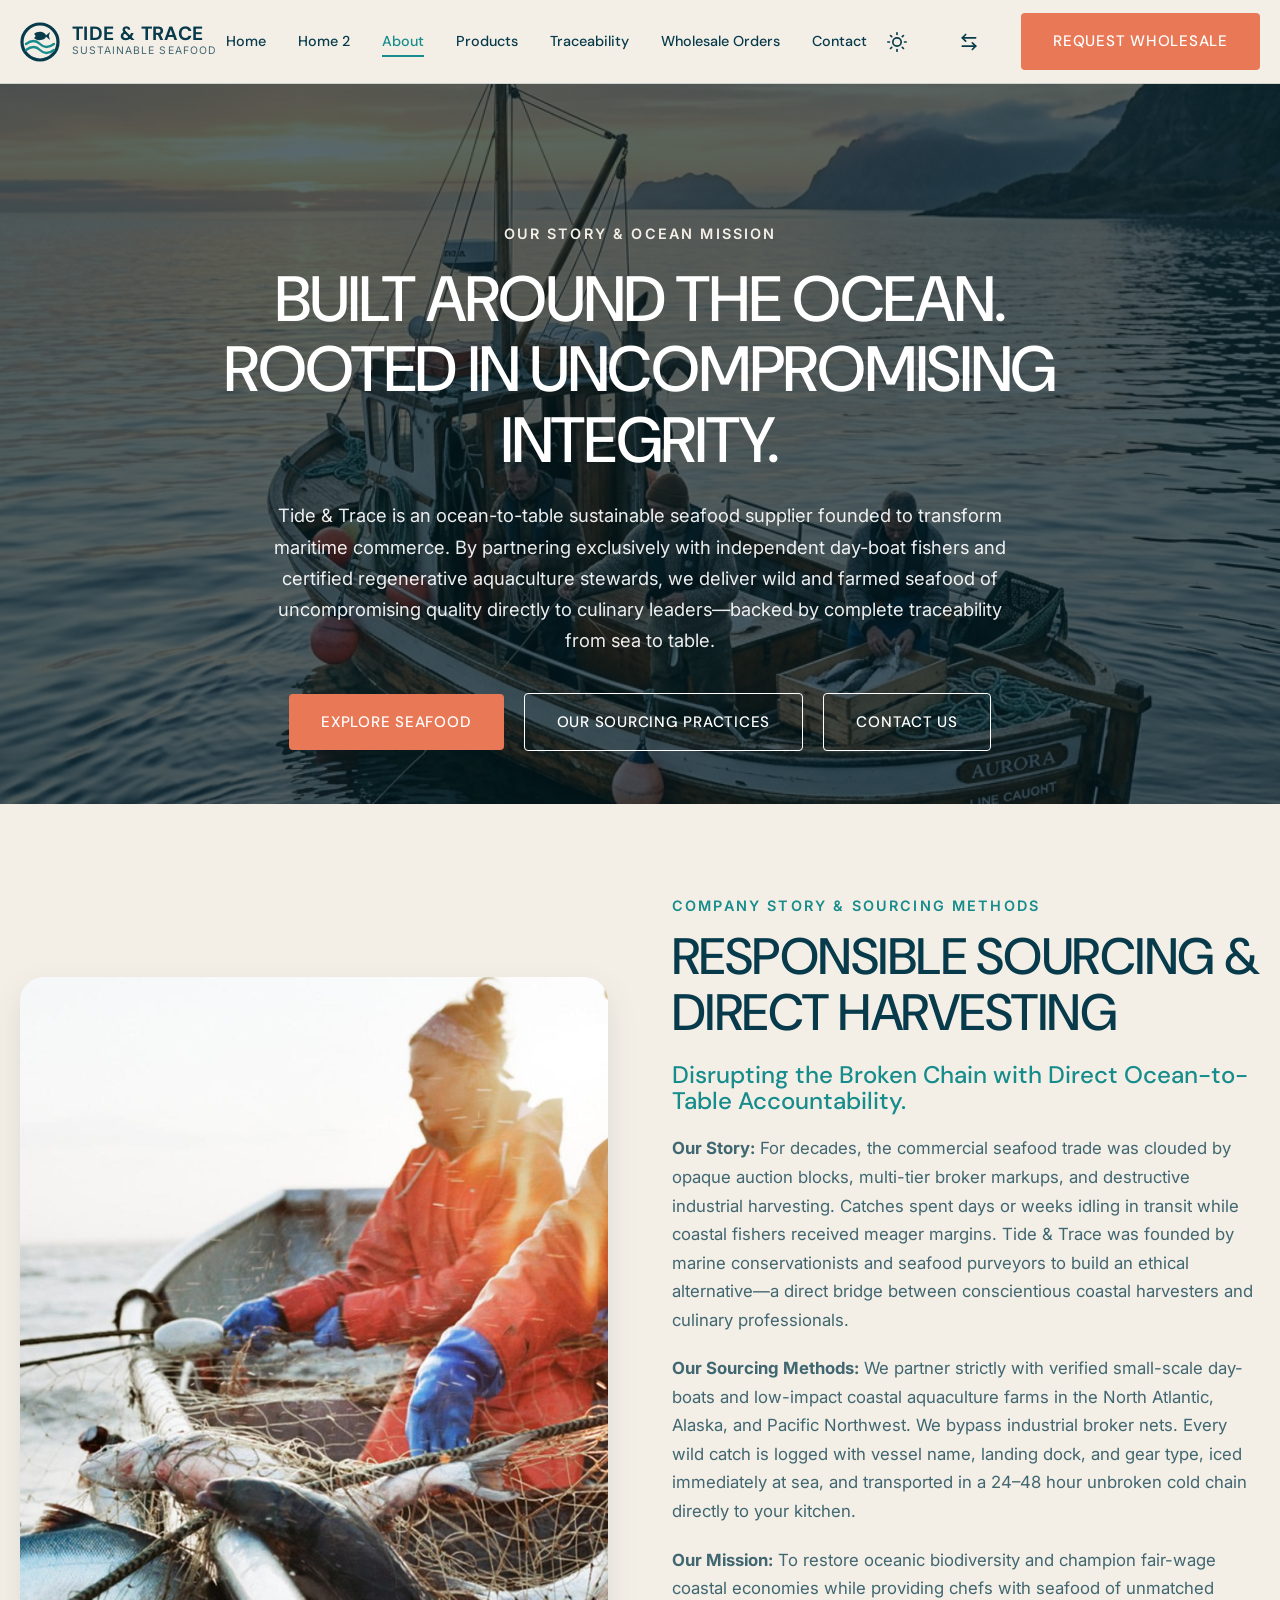
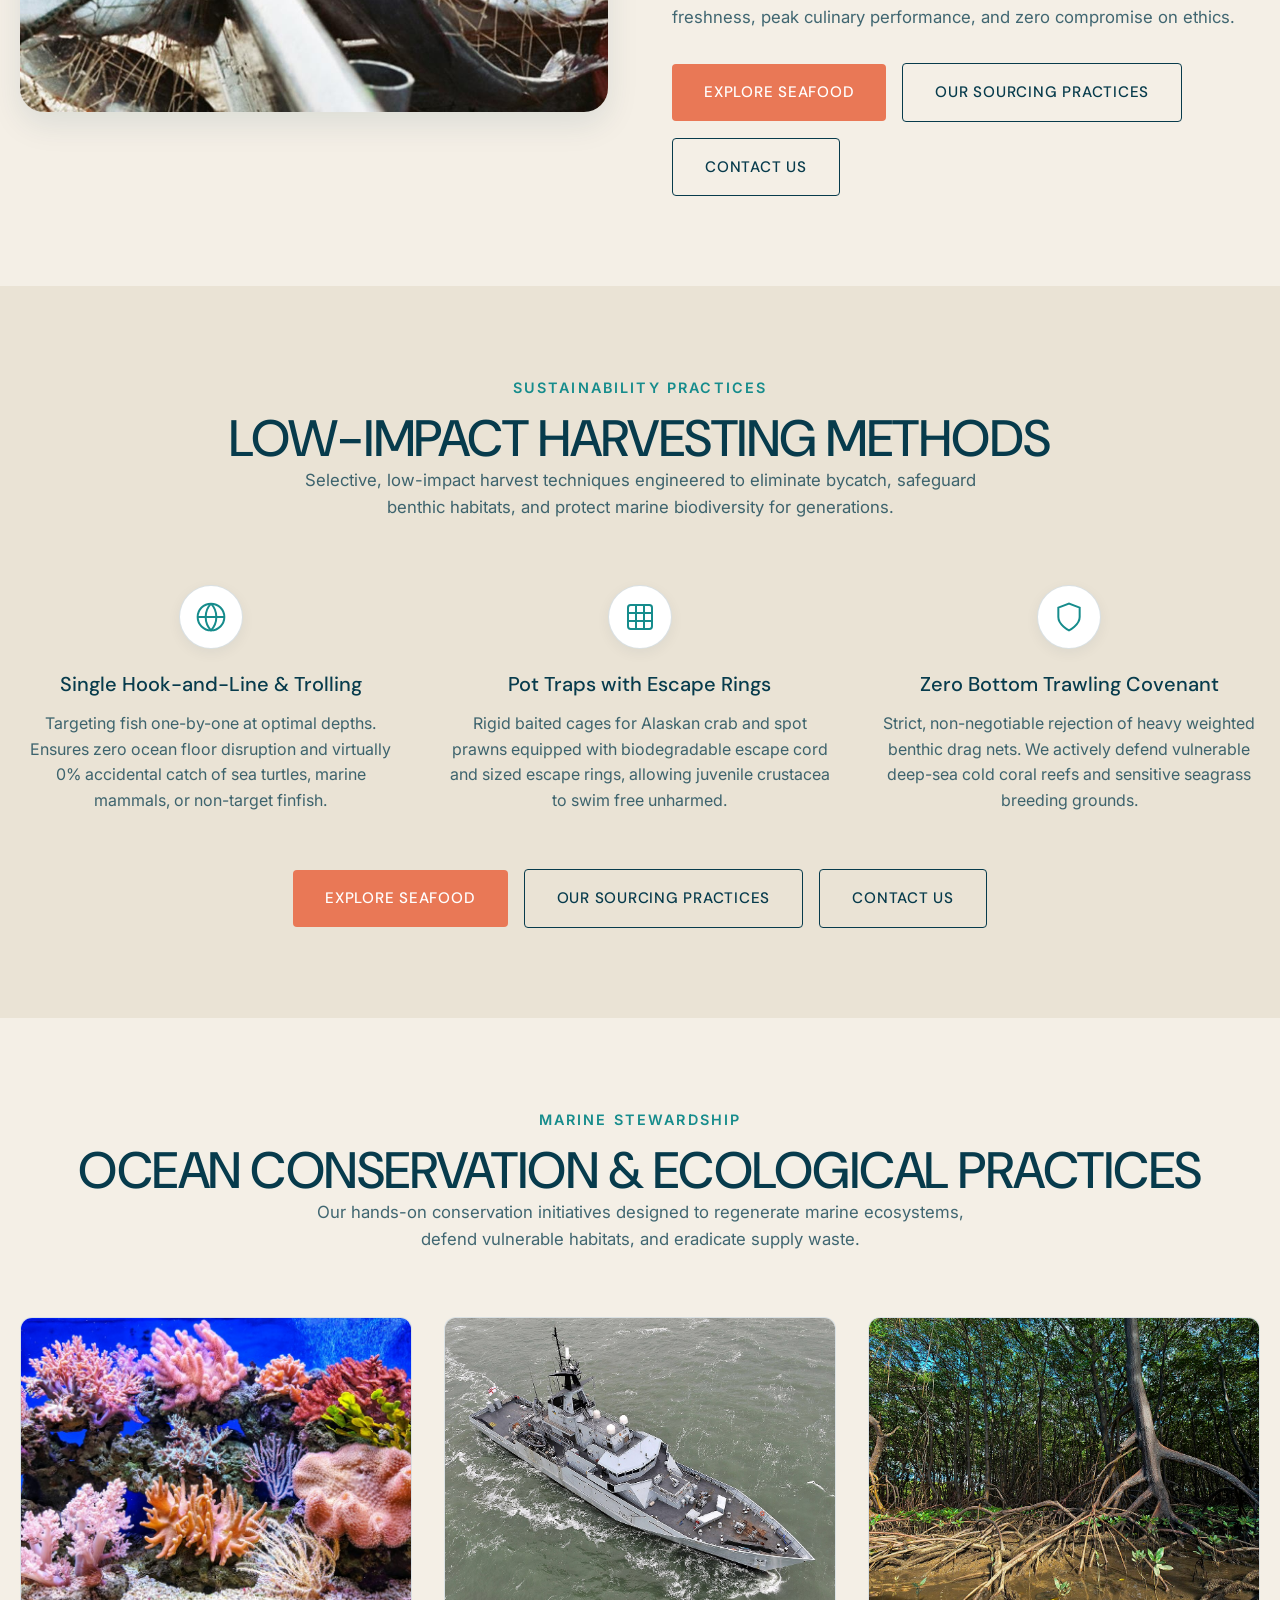
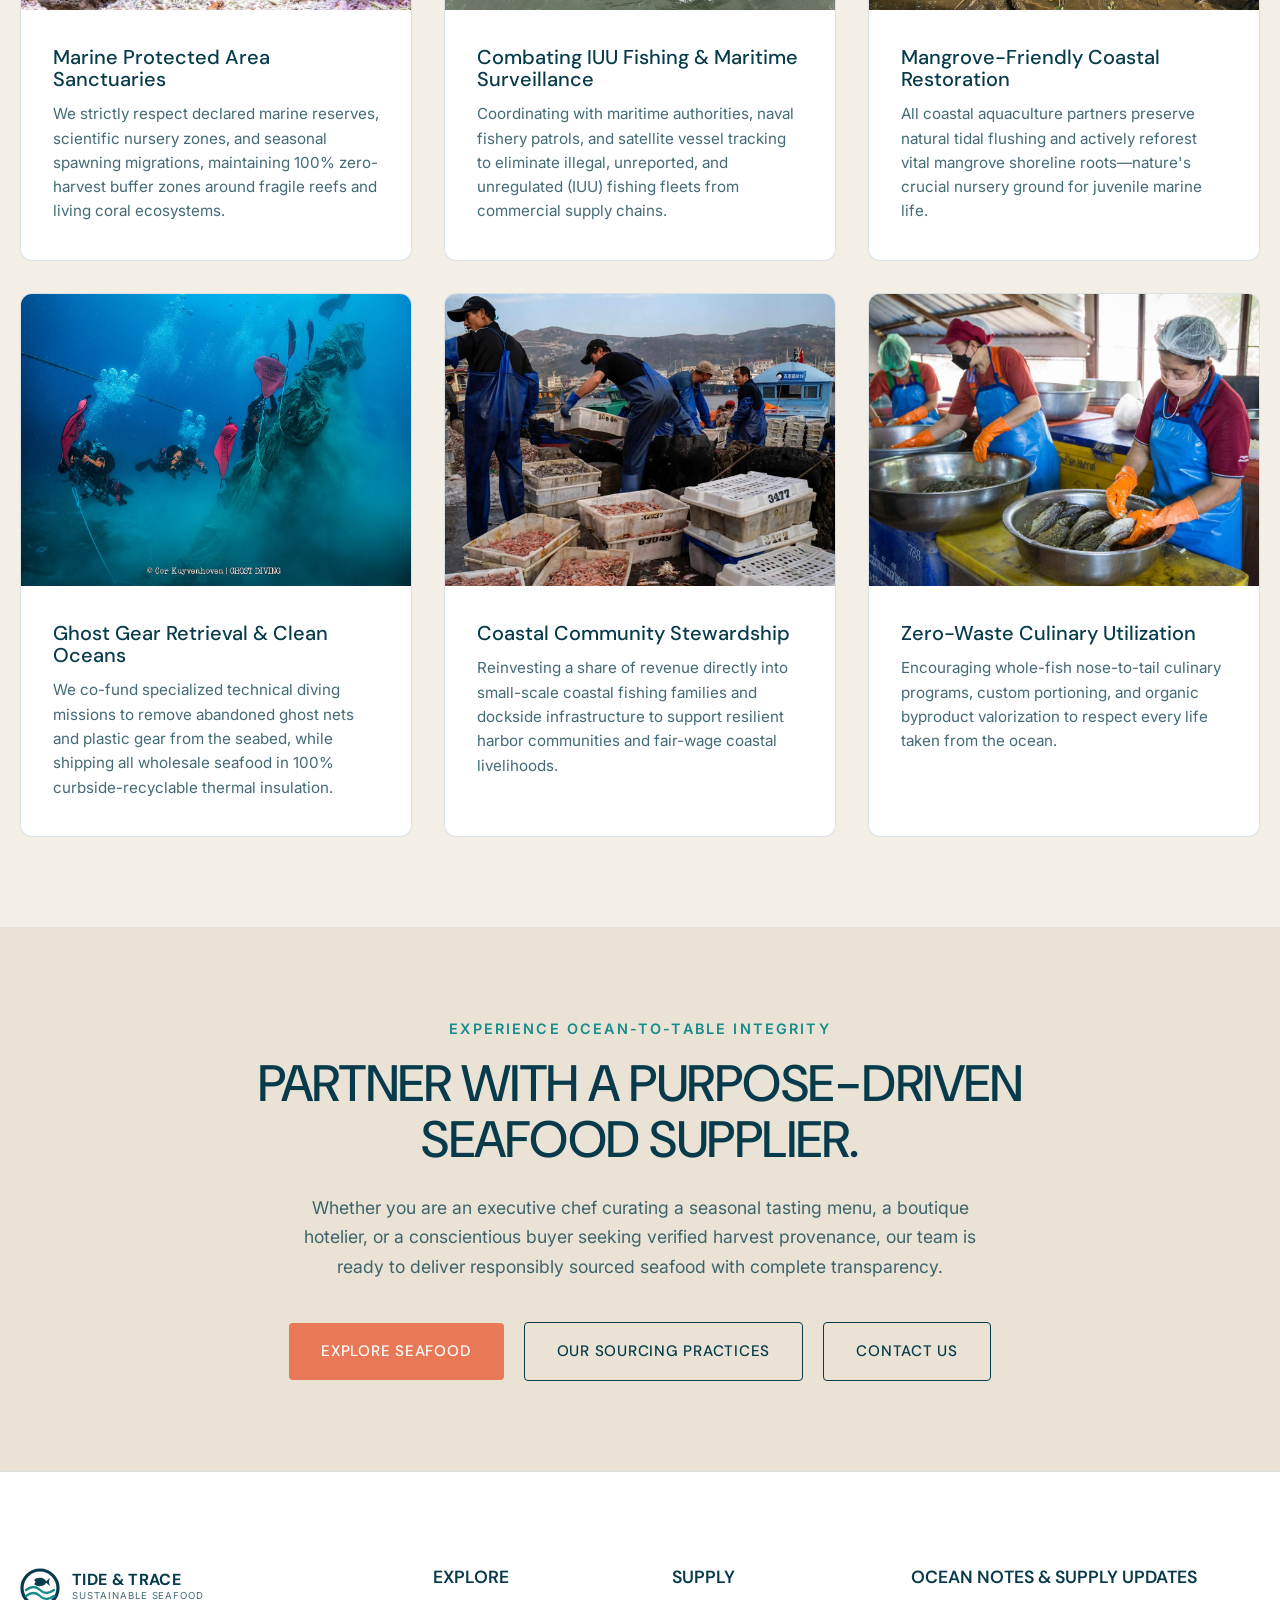
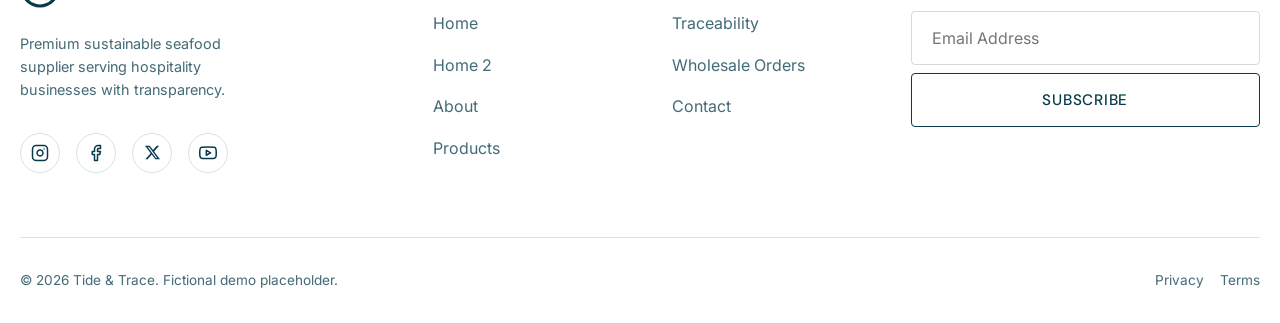
==== commit fb2b1dc0: "third commit" ====
--- a/about.html
+++ b/about.html
@@ -3,9 +3,9 @@
 <head>
     <meta charset="UTF-8">
     <meta name="viewport" content="width=device-width, initial-scale=1.0">
-    <title>About Tide & Trace | Sustainable Seafood</title>
-    <meta name="description" content="Learn about our approach to sustainable seafood sourcing, traceability, and building a better ocean-to-table supply chain.">
-    <meta property="og:title" content="About Tide & Trace | Sustainable Seafood">
+    <title>About Us | Story, Sourcing Methods & Sustainability Practices - Tide & Trace</title>
+    <meta name="description" content="Discover Tide & Trace's founding story, responsible day-boat sourcing methods, marine sustainability practices, and mission to deliver transparent ocean-to-table seafood.">
+    <meta property="og:title" content="About Us | Story, Sourcing Methods & Sustainability Practices - Tide & Trace">
     <link rel="stylesheet" href="assets/css/style.css">
 
     <link rel="icon" type="image/svg+xml" href="assets/images/favicon.svg">
@@ -17,11 +17,11 @@
         <div class="container nav-container">
             <a href="index.html" class="nav-logo">
                 <svg viewBox="0 0 100 100" xmlns="http://www.w3.org/2000/svg">
-    <circle cx="50" cy="50" r="45" stroke="#1f2937" stroke-width="8" fill="none" />
-    <path d="M 15 55 Q 35 40 50 55 T 85 55" stroke="#2563eb" stroke-width="6" fill="none" stroke-linecap="round"/>
-    <path d="M 15 70 Q 35 55 50 70 T 85 70" stroke="#2563eb" stroke-width="6" fill="none" stroke-linecap="round"/>
-    <path d="M 65 35 C 65 25, 45 20, 35 30 C 40 33, 40 37, 35 40 C 45 50, 65 45, 65 35 Z" fill="#1f2937"/>
-    <polygon points="63,35 75,25 72,35 75,45" fill="#1f2937"/>
+    <circle cx="50" cy="50" r="45" stroke="currentColor" stroke-width="8" fill="none" class="logo-frame" />
+    <path d="M 15 55 Q 35 40 50 55 T 85 55" stroke="var(--accent-main, #168C8C)" stroke-width="6" fill="none" stroke-linecap="round" class="logo-wave" />
+    <path d="M 15 70 Q 35 55 50 70 T 85 70" stroke="var(--accent-main, #168C8C)" stroke-width="6" fill="none" stroke-linecap="round" class="logo-wave" />
+    <path d="M 65 35 C 65 25, 45 20, 35 30 C 40 33, 40 37, 35 40 C 45 50, 65 45, 65 35 Z" fill="currentColor" class="logo-fish" />
+    <polygon points="63,35 75,25 72,35 75,45" fill="currentColor" class="logo-fish" />
 </svg>
                 <div>
                     <div class="nav-logo-text">TIDE & TRACE</div>
@@ -89,109 +89,138 @@
         <!-- SECTION 01 - HERO -->
         <section class="hero-ocean" style="min-height: 80svh;">
             <div class="hero-bg">
-                <img src="assets/images/hero-ocean.webp" alt="Ocean horizon">
-            </div>
-            <div class="hero-overlay"></div>
+                <img src="assets/images/hero-ocean.webp" alt="Ocean horizon at dawn">
+            </div>
+            <div class="hero-overlay" style="background: rgba(4, 27, 35, 0.65);"></div>
             <div class="container relative z-10 text-center reveal">
-                <h1 class="editorial-heading" style="margin-bottom: 1.5rem; max-width: 900px; margin-inline: auto;">BUILT AROUND THE OCEAN. DESIGNED AROUND TRANSPARENCY.</h1>
-            </div>
-        </section>
-
-        <!-- SECTION 02 - OUR PHILOSOPHY (Split Layout) -->
-        <section class="section-padding">
+                <span class="hero-subtitle" style="color: var(--c-sand); margin-bottom: 1.25rem; display: inline-block;">Our Story & Ocean Mission</span>
+                <h1 class="editorial-heading" style="margin-bottom: 1.5rem; max-width: 920px; margin-inline: auto; color: var(--c-white);">BUILT AROUND THE OCEAN. ROOTED IN UNCOMPROMISING INTEGRITY.</h1>
+                <p style="color: rgba(255, 255, 255, 0.92); font-size: 1.15rem; max-width: 760px; margin-inline: auto; line-height: 1.7; margin-bottom: 2.25rem;">Tide & Trace is an ocean-to-table sustainable seafood supplier founded to transform maritime commerce. By partnering exclusively with independent day-boat fishers and certified regenerative aquaculture stewards, we deliver wild and farmed seafood of uncompromising quality directly to culinary leaders—backed by complete traceability from sea to table.</p>
+                <div class="hero-actions" style="justify-content: center; align-items: center; gap: 1.25rem;">
+                    <a href="products.html" class="btn btn-primary">Explore Seafood</a>
+                    <a href="traceability.html" class="btn btn-secondary" style="border-color: var(--c-white); color: var(--c-white);">Our Sourcing Practices</a>
+                    <a href="contact.html" class="btn btn-secondary" style="border-color: var(--c-white); color: var(--c-white);">Contact Us</a>
+                </div>
+            </div>
+        </section>
+
+        <!-- SECTION 02 - RESPONSIBLE SOURCING (Split Layout) -->
+        <section class="section-padding" id="sourcing-practices">
             <div class="container reveal">
                 <div class="grid-2" style="align-items: center; gap: 4rem;">
                     <div>
-                        <img src="assets/images/OUR PHILOSOPHY.png" alt="Our Philosophy" style="border-radius: var(--radius-lg); width: 100%; height: 100%; object-fit: cover; aspect-ratio: 4/5;">
-                    </div>
-                    <div>
-                        <h2 class="editorial-heading" style="margin-bottom: 1.5rem;">OUR PHILOSOPHY</h2>
-                        <h3 style="font-size: 2rem; margin-bottom: 1.5rem; color: var(--accent-main);">Respecting the Ocean.</h3>
-                        <p style="color: var(--text-secondary); margin-bottom: 1.5rem; font-size: 1.1rem;">We believe that the best seafood comes from a deep respect for marine ecosystems. By partnering directly with small-scale fishers and responsible aquaculture farms, we ensure every catch meets the highest environmental standards.</p>
-                        <p style="color: var(--text-secondary); margin-bottom: 2rem; font-size: 1.1rem;">Our commitment goes beyond sourcing; it's about building a transparent supply chain that honors the hard work of coastal communities and delivers unmatched quality to your table.</p>
-                        <a href="contact.html" class="btn btn-secondary">Get in Touch</a>
-                    </div>
-                </div>
-            </div>
-        </section>
-
-        <!-- SECTION 02B - THE TRACEABILITY PLEDGE (3 Columns, No Cards) -->
-        <section class="section-padding" style="background-color: var(--bg-secondary);">
+                        <img src="assets/images/OUR PHILOSOPHY.png" alt="Independent Day-Boat Fishers Hauling Wild Salmon Catch at Sea" style="border-radius: var(--radius-lg); width: 100%; height: 100%; object-fit: cover; aspect-ratio: 4/5; box-shadow: var(--shadow-md);">
+                    </div>
+                    <div>
+                        <span class="hero-subtitle" style="color: var(--accent-main); margin-bottom: 0.75rem;">Company Story & Sourcing Methods</span>
+                        <h2 class="editorial-heading" style="margin-bottom: 1.25rem;">RESPONSIBLE SOURCING & DIRECT HARVESTING</h2>
+                        <h3 style="font-size: 1.5rem; margin-bottom: 1.25rem; color: var(--accent-main); font-weight: 500;">Disrupting the Broken Chain with Direct Ocean-to-Table Accountability.</h3>
+                        <p style="color: var(--text-secondary); margin-bottom: 1.25rem; font-size: 1.05rem; line-height: 1.7;"><strong>Our Story:</strong> For decades, the commercial seafood trade was clouded by opaque auction blocks, multi-tier broker markups, and destructive industrial harvesting. Catches spent days or weeks idling in transit while coastal fishers received meager margins. Tide & Trace was founded by marine conservationists and seafood purveyors to build an ethical alternative—a direct bridge between conscientious coastal harvesters and culinary professionals.</p>
+                        <p style="color: var(--text-secondary); margin-bottom: 1.25rem; font-size: 1.05rem; line-height: 1.7;"><strong>Our Sourcing Methods:</strong> We partner strictly with verified small-scale day-boats and low-impact coastal aquaculture farms in the North Atlantic, Alaska, and Pacific Northwest. We bypass industrial broker nets. Every wild catch is logged with vessel name, landing dock, and gear type, iced immediately at sea, and transported in a 24–48 hour unbroken cold chain directly to your kitchen.</p>
+                        <p style="color: var(--text-secondary); margin-bottom: 2rem; font-size: 1.05rem; line-height: 1.7;"><strong>Our Mission:</strong> To restore oceanic biodiversity and champion fair-wage coastal economies while providing chefs with seafood of unmatched freshness, peak culinary performance, and zero compromise on ethics.</p>
+                        <div style="display: flex; gap: 1rem; flex-wrap: wrap; align-items: center;">
+                            <a href="products.html" class="btn btn-primary">Explore Seafood</a>
+                            <a href="traceability.html" class="btn btn-secondary">Our Sourcing Practices</a>
+                            <a href="contact.html" class="btn btn-secondary">Contact Us</a>
+                        </div>
+                    </div>
+                </div>
+            </div>
+        </section>
+
+        <!-- SECTION 02B - SUSTAINABLE FISHING PRACTICES (3 Columns, No Cards) -->
+        <section class="section-padding" id="sustainability" style="background-color: var(--bg-secondary);">
             <div class="container reveal">
                 <div class="text-center" style="margin-bottom: 4rem;">
-                    <h2>THE TRACEABILITY PLEDGE</h2>
-                    <p style="color: var(--text-secondary); max-width: 600px; margin-inline: auto;">Our ironclad commitment to knowing exactly where your seafood comes from.</p>
+                    <span class="hero-subtitle" style="color: var(--accent-main); margin-bottom: 0.75rem;">Sustainability Practices</span>
+                    <h2 class="editorial-heading">LOW-IMPACT HARVESTING METHODS</h2>
+                    <p style="color: var(--text-secondary); max-width: 680px; margin-inline: auto; font-size: 1.05rem; line-height: 1.6;">Selective, low-impact harvest techniques engineered to eliminate bycatch, safeguard benthic habitats, and protect marine biodiversity for generations.</p>
                 </div>
                 
                 <div class="grid-3 text-center" style="gap: 3rem;">
                     <div>
-                        <h3 style="font-size: 3.5rem; color: var(--accent-main); margin-bottom: 1rem; font-family: var(--font-editorial);">100%</h3>
-                        <h4 style="font-size: 1.25rem; margin-bottom: 1rem;">Verified Origin</h4>
-                        <p style="color: var(--text-secondary);">Every single species we supply is fully documented back to the exact vessel or farm of origin.</p>
-                    </div>
-                    <div>
-                        <h3 style="font-size: 3.5rem; color: var(--accent-main); margin-bottom: 1rem; font-family: var(--font-editorial);">0&deg;C</h3>
-                        <h4 style="font-size: 1.25rem; margin-bottom: 1rem;">Cold-Chain Integrity</h4>
-                        <p style="color: var(--text-secondary);">Strict temperature controls are applied immediately upon harvest and monitored continuously.</p>
-                    </div>
-                    <div>
-                        <h3 style="font-size: 3.5rem; color: var(--accent-main); margin-bottom: 1rem; font-family: var(--font-editorial);">24h</h3>
-                        <h4 style="font-size: 1.25rem; margin-bottom: 1rem;">Direct Delivery</h4>
-                        <p style="color: var(--text-secondary);">By cutting out unnecessary middlemen, we reduce transit times and ensure peak freshness.</p>
-                    </div>
-                </div>
-            </div>
-        </section>
-
-        <!-- SECTION 03 - WHAT WE LOOK FOR -->
-        <section class="section-padding" style="background-color: var(--bg-secondary);">
+                        <div style="width: 64px; height: 64px; border-radius: 50%; background-color: var(--card-bg); border: 1px solid var(--border-color); display: flex; align-items: center; justify-content: center; margin: 0 auto 1.5rem; color: var(--accent-main); box-shadow: var(--shadow-sm);">
+                            <svg width="32" height="32" viewBox="0 0 24 24" fill="none" stroke="currentColor" stroke-width="1.5"><circle cx="12" cy="12" r="10"/><path d="M12 2a14.5 14.5 0 0 0 0 20 14.5 14.5 0 0 0 0-20"/><path d="M2 12h20"/></svg>
+                        </div>
+                        <h4 style="font-size: 1.25rem; margin-bottom: 1rem;">Single Hook-and-Line & Trolling</h4>
+                        <p style="color: var(--text-secondary); line-height: 1.6;">Targeting fish one-by-one at optimal depths. Ensures zero ocean floor disruption and virtually 0% accidental catch of sea turtles, marine mammals, or non-target finfish.</p>
+                    </div>
+                    <div>
+                        <div style="width: 64px; height: 64px; border-radius: 50%; background-color: var(--card-bg); border: 1px solid var(--border-color); display: flex; align-items: center; justify-content: center; margin: 0 auto 1.5rem; color: var(--accent-main); box-shadow: var(--shadow-sm);">
+                            <svg width="32" height="32" viewBox="0 0 24 24" fill="none" stroke="currentColor" stroke-width="1.5"><rect x="3" y="3" width="18" height="18" rx="2" ry="2"/><path d="M9 3v18"/><path d="M15 3v18"/><path d="M3 9h18"/><path d="M3 15h18"/></svg>
+                        </div>
+                        <h4 style="font-size: 1.25rem; margin-bottom: 1rem;">Pot Traps with Escape Rings</h4>
+                        <p style="color: var(--text-secondary); line-height: 1.6;">Rigid baited cages for Alaskan crab and spot prawns equipped with biodegradable escape cord and sized escape rings, allowing juvenile crustacea to swim free unharmed.</p>
+                    </div>
+                    <div>
+                        <div style="width: 64px; height: 64px; border-radius: 50%; background-color: var(--card-bg); border: 1px solid var(--border-color); display: flex; align-items: center; justify-content: center; margin: 0 auto 1.5rem; color: var(--accent-main); box-shadow: var(--shadow-sm);">
+                            <svg width="32" height="32" viewBox="0 0 24 24" fill="none" stroke="currentColor" stroke-width="1.5"><path d="M12 22s8-4 8-10V5l-8-3-8 3v7c0 6 8 10 8 10z"/></svg>
+                        </div>
+                        <h4 style="font-size: 1.25rem; margin-bottom: 1rem;">Zero Bottom Trawling Covenant</h4>
+                        <p style="color: var(--text-secondary); line-height: 1.6;">Strict, non-negotiable rejection of heavy weighted benthic drag nets. We actively defend vulnerable deep-sea cold coral reefs and sensitive seagrass breeding grounds.</p>
+                    </div>
+                </div>
+
+                <div class="text-center" style="margin-top: 3.5rem;">
+                    <div style="display: inline-flex; gap: 1rem; flex-wrap: wrap; justify-content: center; align-items: center;">
+                        <a href="products.html" class="btn btn-primary">Explore Seafood</a>
+                        <a href="traceability.html" class="btn btn-secondary">Our Sourcing Practices</a>
+                        <a href="contact.html" class="btn btn-secondary">Contact Us</a>
+                    </div>
+                </div>
+            </div>
+        </section>
+
+        <!-- SECTION 03 - OCEAN CONSERVATION (6 Cards) -->
+        <section class="section-padding" id="conservation">
             <div class="container">
                 <div class="text-center reveal" style="margin-bottom: 4rem;">
-                    <h2>WHAT WE LOOK FOR</h2>
-                    <p style="color: var(--text-secondary); max-width: 600px; margin-inline: auto;">The criteria behind every species we supply.</p>
+                    <span class="hero-subtitle" style="color: var(--accent-main); margin-bottom: 0.75rem;">Marine Stewardship</span>
+                    <h2 class="editorial-heading">OCEAN CONSERVATION & ECOLOGICAL PRACTICES</h2>
+                    <p style="color: var(--text-secondary); max-width: 680px; margin-inline: auto; font-size: 1.05rem; line-height: 1.6;">Our hands-on conservation initiatives designed to regenerate marine ecosystems, defend vulnerable habitats, and eradicate supply waste.</p>
                 </div>
                 
                 <div class="grid-3 reveal delay-100">
                     <div class="product-card" style="padding: 0; overflow: hidden; display: flex; flex-direction: column; height: 100%;">
-                        <img src="assets/images/Responsible Sourcing.png" alt="Responsible Sourcing" style="width: 100%; aspect-ratio: 4/3; object-fit: cover; display: block;">
-                        <div style="padding: 2.5rem; flex-grow: 1;">
-                            <h4 style="font-size: 1.25rem; margin-bottom: 1rem;">Responsible Sourcing</h4>
-                            <p style="color: var(--text-secondary); font-size: 0.95rem;">Carefully vetted fishing methods and sustainable aquaculture practices that prioritize ocean health.</p>
-                        </div>
-                    </div>
-                    <div class="product-card" style="padding: 0; overflow: hidden; display: flex; flex-direction: column; height: 100%;">
-                        <img src="assets/images/Traceability.png" alt="Traceability" style="width: 100%; aspect-ratio: 4/3; object-fit: cover; display: block;">
-                        <div style="padding: 2.5rem; flex-grow: 1;">
-                            <h4 style="font-size: 1.25rem; margin-bottom: 1rem;">Traceability</h4>
-                            <p style="color: var(--text-secondary); font-size: 0.95rem;">Clear documentation from the moment of harvest to delivery, ensuring accountability.</p>
-                        </div>
-                    </div>
-                    <div class="product-card" style="padding: 0; overflow: hidden; display: flex; flex-direction: column; height: 100%;">
-                        <img src="assets/images/Freshness.png" alt="Freshness" style="width: 100%; aspect-ratio: 4/3; object-fit: cover; display: block;">
-                        <div style="padding: 2.5rem; flex-grow: 1;">
-                            <h4 style="font-size: 1.25rem; margin-bottom: 1rem;">Freshness</h4>
-                            <p style="color: var(--text-secondary); font-size: 0.95rem;">Immediate processing and strict grading to guarantee premium culinary quality.</p>
-                        </div>
-                    </div>
-                    <div class="product-card" style="padding: 0; overflow: hidden; display: flex; flex-direction: column; height: 100%;">
-                        <img src="assets/images/Cold-Chain Discipline.png" alt="Cold-Chain Discipline" style="width: 100%; aspect-ratio: 4/3; object-fit: cover; display: block;">
-                        <div style="padding: 2.5rem; flex-grow: 1;">
-                            <h4 style="font-size: 1.25rem; margin-bottom: 1rem;">Cold-Chain Discipline</h4>
-                            <p style="color: var(--text-secondary); font-size: 0.95rem;">Unbroken temperature control throughout transit to maximize shelf life and safety.</p>
-                        </div>
-                    </div>
-                    <div class="product-card" style="padding: 0; overflow: hidden; display: flex; flex-direction: column; height: 100%;">
-                        <img src="assets/images/Supplier Relationships.png" alt="Supplier Relationships" style="width: 100%; aspect-ratio: 4/3; object-fit: cover; display: block;">
-                        <div style="padding: 2.5rem; flex-grow: 1;">
-                            <h4 style="font-size: 1.25rem; margin-bottom: 1rem;">Supplier Relationships</h4>
-                            <p style="color: var(--text-secondary); font-size: 0.95rem;">Direct partnerships with communities and fleets for fair, long-term cooperation.</p>
-                        </div>
-                    </div>
-                    <div class="product-card" style="padding: 0; overflow: hidden; display: flex; flex-direction: column; height: 100%;">
-                        <img src="assets/images/Waste Reduction.png" alt="Waste Reduction" style="width: 100%; aspect-ratio: 4/3; object-fit: cover; display: block;">
-                        <div style="padding: 2.5rem; flex-grow: 1;">
-                            <h4 style="font-size: 1.25rem; margin-bottom: 1rem;">Waste Reduction</h4>
-                            <p style="color: var(--text-secondary); font-size: 0.95rem;">Efficient logistics and precise portioning options to minimize unnecessary food waste.</p>
+                        <img src="assets/images/marine-sanctuary.jpg" alt="Vibrant Living Coral Reef Sanctuary" style="width: 100%; aspect-ratio: 4/3; object-fit: cover; display: block;">
+                        <div style="padding: 2.25rem 2rem; flex-grow: 1; display: flex; flex-direction: column;">
+                            <h4 style="font-size: 1.25rem; margin-bottom: 0.75rem; color: var(--text-primary);">Marine Protected Area Sanctuaries</h4>
+                            <p style="color: var(--text-secondary); font-size: 0.95rem; line-height: 1.6;">We strictly respect declared marine reserves, scientific nursery zones, and seasonal spawning migrations, maintaining 100% zero-harvest buffer zones around fragile reefs and living coral ecosystems.</p>
+                        </div>
+                    </div>
+                    <div class="product-card" style="padding: 0; overflow: hidden; display: flex; flex-direction: column; height: 100%;">
+                        <img src="assets/images/combating-iuu.jpg" alt="Fisheries Protection Patrol Vessel at Sea" style="width: 100%; aspect-ratio: 4/3; object-fit: cover; display: block;">
+                        <div style="padding: 2.25rem 2rem; flex-grow: 1; display: flex; flex-direction: column;">
+                            <h4 style="font-size: 1.25rem; margin-bottom: 0.75rem; color: var(--text-primary);">Combating IUU Fishing & Maritime Surveillance</h4>
+                            <p style="color: var(--text-secondary); font-size: 0.95rem; line-height: 1.6;">Coordinating with maritime authorities, naval fishery patrols, and satellite vessel tracking to eliminate illegal, unreported, and unregulated (IUU) fishing fleets from commercial supply chains.</p>
+                        </div>
+                    </div>
+                    <div class="product-card" style="padding: 0; overflow: hidden; display: flex; flex-direction: column; height: 100%;">
+                        <img src="assets/images/mangrove-restoration.jpg" alt="Coastal Mangrove Root Habitat in Tidal Waters" style="width: 100%; aspect-ratio: 4/3; object-fit: cover; display: block;">
+                        <div style="padding: 2.25rem 2rem; flex-grow: 1; display: flex; flex-direction: column;">
+                            <h4 style="font-size: 1.25rem; margin-bottom: 0.75rem; color: var(--text-primary);">Mangrove-Friendly Coastal Restoration</h4>
+                            <p style="color: var(--text-secondary); font-size: 0.95rem; line-height: 1.6;">All coastal aquaculture partners preserve natural tidal flushing and actively reforest vital mangrove shoreline roots—nature's crucial nursery ground for juvenile marine life.</p>
+                        </div>
+                    </div>
+                    <div class="product-card" style="padding: 0; overflow: hidden; display: flex; flex-direction: column; height: 100%;">
+                        <img src="assets/images/ghost-gear-recovery.jpg" alt="Marine Scuba Divers Recovering Abandoned Ghost Net" style="width: 100%; aspect-ratio: 4/3; object-fit: cover; display: block;">
+                        <div style="padding: 2.25rem 2rem; flex-grow: 1; display: flex; flex-direction: column;">
+                            <h4 style="font-size: 1.25rem; margin-bottom: 0.75rem; color: var(--text-primary);">Ghost Gear Retrieval & Clean Oceans</h4>
+                            <p style="color: var(--text-secondary); font-size: 0.95rem; line-height: 1.6;">We co-fund specialized technical diving missions to remove abandoned ghost nets and plastic gear from the seabed, while shipping all wholesale seafood in 100% curbside-recyclable thermal insulation.</p>
+                        </div>
+                    </div>
+                    <div class="product-card" style="padding: 0; overflow: hidden; display: flex; flex-direction: column; height: 100%;">
+                        <img src="assets/images/Supplier Relationships.png" alt="Coastal Harbor Fishers and Workers Collaborating on Catch" style="width: 100%; aspect-ratio: 4/3; object-fit: cover; display: block;">
+                        <div style="padding: 2.25rem 2rem; flex-grow: 1; display: flex; flex-direction: column;">
+                            <h4 style="font-size: 1.25rem; margin-bottom: 0.75rem; color: var(--text-primary);">Coastal Community Stewardship</h4>
+                            <p style="color: var(--text-secondary); font-size: 0.95rem; line-height: 1.6;">Reinvesting a share of revenue directly into small-scale coastal fishing families and dockside infrastructure to support resilient harbor communities and fair-wage coastal livelihoods.</p>
+                        </div>
+                    </div>
+                    <div class="product-card" style="padding: 0; overflow: hidden; display: flex; flex-direction: column; height: 100%;">
+                        <img src="assets/images/Waste Reduction.png" alt="Seafood Processors Hand-Cleaning Whole Fish to Minimize Waste" style="width: 100%; aspect-ratio: 4/3; object-fit: cover; display: block;">
+                        <div style="padding: 2.25rem 2rem; flex-grow: 1; display: flex; flex-direction: column;">
+                            <h4 style="font-size: 1.25rem; margin-bottom: 0.75rem; color: var(--text-primary);">Zero-Waste Culinary Utilization</h4>
+                            <p style="color: var(--text-secondary); font-size: 0.95rem; line-height: 1.6;">Encouraging whole-fish nose-to-tail culinary programs, custom portioning, and organic byproduct valorization to respect every life taken from the ocean.</p>
                         </div>
                     </div>
                 </div>
@@ -199,10 +228,16 @@
         </section>
 
         <!-- SECTION 04 - CTA -->
-        <section class="section-padding text-center">
+        <section class="section-padding text-center" style="background-color: var(--bg-secondary);">
             <div class="container reveal">
-                <h2 class="editorial-heading" style="margin-bottom: 2rem; max-width: 800px; margin-inline: auto;">LET'S BUILD BETTER SEAFOOD SUPPLY TOGETHER.</h2>
-                <a href="#" class="btn btn-primary" data-modal-target="wholesale-modal">CONTACT OUR TEAM</a>
+                <span class="hero-subtitle" style="color: var(--accent-main); margin-bottom: 1rem;">Experience Ocean-to-Table Integrity</span>
+                <h2 class="editorial-heading" style="margin-bottom: 1.5rem; max-width: 820px; margin-inline: auto;">PARTNER WITH A PURPOSE-DRIVEN SEAFOOD SUPPLIER.</h2>
+                <p style="color: var(--text-secondary); font-size: 1.1rem; max-width: 680px; margin-inline: auto; margin-bottom: 2.5rem; line-height: 1.7;">Whether you are an executive chef curating a seasonal tasting menu, a boutique hotelier, or a conscientious buyer seeking verified harvest provenance, our team is ready to deliver responsibly sourced seafood with complete transparency.</p>
+                <div style="display: flex; gap: 1.25rem; justify-content: center; align-items: center; flex-wrap: wrap;">
+                    <a href="products.html" class="btn btn-primary">Explore Seafood</a>
+                    <a href="traceability.html" class="btn btn-secondary">Our Sourcing Practices</a>
+                    <a href="contact.html" class="btn btn-secondary">Contact Us</a>
+                </div>
             </div>
         </section>
     </main>
@@ -285,11 +320,11 @@
                 <div>
                     <div class="nav-logo" style="margin-bottom: 1.5rem;">
                         <svg width="32" height="32" viewBox="0 0 100 100" xmlns="http://www.w3.org/2000/svg">
-    <circle cx="50" cy="50" r="45" stroke="#1f2937" stroke-width="8" fill="none" />
-    <path d="M 15 55 Q 35 40 50 55 T 85 55" stroke="#2563eb" stroke-width="6" fill="none" stroke-linecap="round"/>
-    <path d="M 15 70 Q 35 55 50 70 T 85 70" stroke="#2563eb" stroke-width="6" fill="none" stroke-linecap="round"/>
-    <path d="M 65 35 C 65 25, 45 20, 35 30 C 40 33, 40 37, 35 40 C 45 50, 65 45, 65 35 Z" fill="#1f2937"/>
-    <polygon points="63,35 75,25 72,35 75,45" fill="#1f2937"/>
+    <circle cx="50" cy="50" r="45" stroke="currentColor" stroke-width="8" fill="none" class="logo-frame" />
+    <path d="M 15 55 Q 35 40 50 55 T 85 55" stroke="var(--accent-main, #168C8C)" stroke-width="6" fill="none" stroke-linecap="round" class="logo-wave" />
+    <path d="M 15 70 Q 35 55 50 70 T 85 70" stroke="var(--accent-main, #168C8C)" stroke-width="6" fill="none" stroke-linecap="round" class="logo-wave" />
+    <path d="M 65 35 C 65 25, 45 20, 35 30 C 40 33, 40 37, 35 40 C 45 50, 65 45, 65 35 Z" fill="currentColor" class="logo-fish" />
+    <polygon points="63,35 75,25 72,35 75,45" fill="currentColor" class="logo-fish" />
 </svg>
                         <div>
                             <div class="nav-logo-text" style="font-size: 1rem;">TIDE & TRACE</div>
--- a/assets/css/style.css
+++ b/assets/css/style.css
@@ -6,33 +6,46 @@
 @import url('https://fonts.googleapis.com/css2?family=Playfair+Display:ital,wght@0,400;0,600;1,400&display=swap');
 
 /* ==========================================================================
-   VARIABLES (Light & Dark Theme)
+   OCEAN-INSPIRED BRAND PALETTE & DESIGN SYSTEM
    ========================================================================== */
 :root {
-  /* Brand Colors - Light Theme */
-  --c-deep-ocean: #073B4C;
-  --c-sea-teal: #168C8C;
-  --c-coral: #E97856;
-  --c-sand: #F4EFE6;
+  /* Brand Core Hues - Ocean Inspired */
+  --c-deep-ocean: #073B4C;      /* Abyssal deep ocean blue */
+  --c-ocean-blue: #0E5A73;      /* Coastal marine blue */
+  --c-tidal-blue: #4EA8DE;      /* Tidal azure highlight */
+  --c-sea-teal: #168C8C;        /* Signature coastal sea teal */
+  --c-sea-teal-glow: #20B2B2;   /* Luminous sea teal */
+  --c-seafoam: #E6F4F4;         /* Soft seafoam tone */
+  --c-coral: #E97856;           /* Complementary marine coral */
+  --c-coral-hover: #D66746;     /* Deepened reef coral */
+  --c-sand: #F4EFE6;            /* Natural coastal sea sand */
+  --c-sand-dune: #EAE3D5;       /* Warm coastal dune tone */
   --c-white: #FFFFFF;
   --c-black: #000000;
 
-  /* Theme Mapping */
+  /* Theme Mapping - Light Mode */
   --bg-primary: var(--c-sand);
-  --bg-secondary: #EAE3D5;
+  --bg-secondary: var(--c-sand-dune);
   --text-primary: var(--c-deep-ocean);
-  --text-secondary: rgba(7, 59, 76, 0.75);
+  --text-secondary: rgba(7, 59, 76, 0.76);
+  --text-muted: rgba(7, 59, 76, 0.50);
   --accent-main: var(--c-sea-teal);
+  --accent-secondary: var(--c-ocean-blue);
+  --accent-subtle: rgba(22, 140, 140, 0.10);
+  --accent-glow: rgba(22, 140, 140, 0.22);
   --accent-cta: var(--c-coral);
+  --accent-cta-hover: var(--c-coral-hover);
   --border-color: rgba(7, 59, 76, 0.15);
+  --border-subtle: rgba(7, 59, 76, 0.08);
   --card-bg: var(--c-white);
-  --glass-bg: rgba(244, 239, 230, 0.85);
+  --glass-bg: rgba(244, 239, 230, 0.88);
   --nav-bg: rgba(244, 239, 230, 0.95);
   --footer-bg: var(--c-white);
   --footer-text: var(--c-deep-ocean);
-  --input-bg: rgba(255, 255, 255, 0.8);
-  --shadow-sm: 0 4px 12px rgba(7, 59, 76, 0.05);
-  --shadow-md: 0 12px 32px rgba(7, 59, 76, 0.08);
+  --input-bg: rgba(255, 255, 255, 0.88);
+  --shadow-sm: 0 4px 14px rgba(7, 59, 76, 0.06);
+  --shadow-md: 0 12px 32px rgba(7, 59, 76, 0.10);
+  --shadow-glow: 0 0 20px rgba(22, 140, 140, 0.20);
 
   /* Typography */
   --font-heading: 'DM Sans', sans-serif;
@@ -51,21 +64,29 @@
 }
 
 [data-theme="dark"] {
-  --bg-primary: #041B23; /* Darker deep ocean */
-  --bg-secondary: #072B38;
+  /* Theme Mapping - Dark Mode (Abyssal Ocean) */
+  --bg-primary: #041B23;       /* Abyssal oceanic trench deep blue */
+  --bg-secondary: #072B38;     /* Continental shelf navy */
   --text-primary: var(--c-sand);
-  --text-secondary: rgba(244, 239, 230, 0.7);
-  --accent-main: #20B2B2; /* Brighter teal for contrast */
+  --text-secondary: rgba(244, 239, 230, 0.72);
+  --text-muted: rgba(244, 239, 230, 0.45);
+  --accent-main: var(--c-sea-teal-glow); /* Radiant bioluminescent sea teal */
+  --accent-secondary: var(--c-tidal-blue);
+  --accent-subtle: rgba(32, 178, 178, 0.15);
+  --accent-glow: rgba(32, 178, 178, 0.28);
   --accent-cta: var(--c-coral);
-  --border-color: rgba(244, 239, 230, 0.1);
-  --card-bg: #072530;
-  --glass-bg: rgba(4, 27, 35, 0.85);
+  --accent-cta-hover: var(--c-coral-hover);
+  --border-color: rgba(32, 178, 178, 0.18);
+  --border-subtle: rgba(244, 239, 230, 0.08);
+  --card-bg: #072530;          /* Deep ocean slate card */
+  --glass-bg: rgba(4, 27, 35, 0.88);
   --nav-bg: rgba(4, 27, 35, 0.95);
-  --footer-bg: #03151B;
+  --footer-bg: #03151B;        /* Abyssal trench floor */
   --footer-text: var(--c-sand);
-  --input-bg: rgba(7, 43, 56, 0.8);
-  --shadow-sm: 0 4px 12px rgba(0, 0, 0, 0.2);
-  --shadow-md: 0 12px 32px rgba(0, 0, 0, 0.4);
+  --input-bg: rgba(7, 43, 56, 0.85);
+  --shadow-sm: 0 4px 14px rgba(0, 0, 0, 0.28);
+  --shadow-md: 0 14px 36px rgba(0, 0, 0, 0.48);
+  --shadow-glow: 0 0 24px rgba(32, 178, 178, 0.25);
 }
 
 /* ==========================================================================
@@ -103,7 +124,7 @@
 h2 { font-size: clamp(2rem, 4vw, 3.5rem); letter-spacing: -0.01em; }
 h3 { font-size: clamp(1.5rem, 3vw, 2.5rem); }
 
-.editorial-heading { font-family: var(--font-editorial); font-style: italic; font-weight: 400; }
+.editorial-heading { font-family: var(--font-heading); font-style: normal; font-weight: 500; }
 
 a {
   color: inherit;
@@ -172,7 +193,7 @@
 .btn-primary:hover {
   transform: translateY(-3px);
   box-shadow: 0 12px 28px rgba(233, 120, 86, 0.4);
-  background-color: #D66746;
+  background-color: var(--accent-cta-hover);
 }
 
 .btn-secondary {
@@ -586,19 +607,20 @@
   border-radius: var(--radius-md);
   overflow: hidden;
   border: 1px solid var(--border-color);
-  transition: transform var(--transition-normal), box-shadow var(--transition-normal);
+  transition: transform var(--transition-normal), box-shadow var(--transition-normal), border-color var(--transition-normal);
   display: flex;
   flex-direction: column;
 }
 
 .product-card:hover {
-  transform: translateY(-10px);
+  transform: translateY(-8px);
   box-shadow: var(--shadow-md);
+  border-color: var(--accent-main);
 }
 
 .product-img-wrapper {
   position: relative;
-  padding-top: 75%; /* 4:3 aspect ratio */
+  padding-top: 72%; /* Optimal landscape presentation */
   overflow: hidden;
 }
 
@@ -617,34 +639,190 @@
 
 .product-badge {
   position: absolute;
-  top: 1rem;
-  inset-inline-start: 1rem;
+  top: 0.85rem;
+  inset-inline-start: 0.85rem;
   background-color: var(--glass-bg);
-  padding: 0.25rem 0.75rem;
+  padding: 0.25rem 0.65rem;
   border-radius: 100px;
-  font-size: 0.75rem;
+  font-size: 0.72rem;
   font-weight: 600;
   text-transform: uppercase;
-  color: var(--text-primary);
-  backdrop-filter: blur(4px);
+  color: var(--accent-main);
+  border: 1px solid var(--border-color);
+  backdrop-filter: blur(8px);
+  -webkit-backdrop-filter: blur(8px);
+  z-index: 2;
+}
+
+.product-grade-badge {
+  position: absolute;
+  top: 0.85rem;
+  inset-inline-end: 0.85rem;
+  background-color: rgba(7, 59, 76, 0.88);
+  color: #ffffff;
+  padding: 0.25rem 0.65rem;
+  border-radius: 100px;
+  font-size: 0.7rem;
+  font-weight: 600;
+  text-transform: uppercase;
+  letter-spacing: 0.04em;
+  border: 1px solid rgba(255, 255, 255, 0.25);
+  backdrop-filter: blur(8px);
+  -webkit-backdrop-filter: blur(8px);
+  z-index: 2;
+}
+
+[data-theme="dark"] .product-grade-badge {
+  background-color: rgba(4, 27, 35, 0.92);
+  border-color: rgba(32, 178, 178, 0.35);
+  color: var(--c-sand);
 }
 
 .product-content {
-  padding: 2rem;
+  padding: 1.75rem 1.5rem 1.5rem;
   display: flex;
   flex-direction: column;
   flex-grow: 1;
 }
 
+.product-header-info {
+  margin-bottom: 0.6rem;
+}
+
 .product-title {
-  font-size: 1.5rem;
-  margin-bottom: 0.5rem;
+  font-size: 1.35rem;
+  margin-bottom: 0.2rem;
+  line-height: 1.25;
+}
+
+.product-scientific {
+  display: block;
+  font-size: 0.78rem;
+  color: var(--accent-main);
+  font-weight: 600;
+  letter-spacing: 0.02em;
+  font-style: italic;
 }
 
 .product-desc {
   color: var(--text-secondary);
-  font-size: 0.95rem;
-  margin-bottom: 1.5rem;
+  font-size: 0.88rem;
+  line-height: 1.5;
+  margin-bottom: 1.15rem;
+}
+
+/* Product Specifications Grid */
+.product-specs {
+  background-color: var(--bg-primary);
+  border: 1px solid var(--border-color);
+  border-radius: var(--radius-sm);
+  padding: 0.85rem 1rem;
+  margin-bottom: 1.25rem;
+  display: flex;
+  flex-direction: column;
+  gap: 0.6rem;
+  font-size: 0.82rem;
+}
+
+.spec-row {
+  display: flex;
+  flex-direction: column;
+  gap: 0.15rem;
+}
+
+.spec-label {
+  font-size: 0.68rem;
+  font-weight: 600;
+  text-transform: uppercase;
+  letter-spacing: 0.05em;
+  color: var(--accent-main);
+}
+
+.spec-value {
+  color: var(--text-primary);
+  font-weight: 500;
+  line-height: 1.35;
+}
+
+/* Product Purchasing Footer & Pricing */
+.product-purchase-footer {
+  margin-top: auto;
+  padding-top: 1.15rem;
+  border-top: 1px solid var(--border-color);
+  display: flex;
+  align-items: flex-end;
+  justify-content: space-between;
+  gap: 0.75rem;
+  flex-wrap: wrap;
+}
+
+.price-container {
+  display: flex;
+  flex-direction: column;
+}
+
+.price-label {
+  font-size: 0.66rem;
+  text-transform: uppercase;
+  letter-spacing: 0.06em;
+  color: var(--text-secondary);
+  font-weight: 600;
+  margin-bottom: 0.15rem;
+}
+
+.price-main {
+  display: flex;
+  align-items: baseline;
+  gap: 0.25rem;
+  line-height: 1;
+}
+
+.price-amount {
+  font-family: var(--font-heading);
+  font-size: 1.35rem;
+  font-weight: 700;
+  color: var(--accent-main);
+}
+
+.price-unit {
+  font-size: 0.82rem;
+  font-weight: 500;
+  color: var(--text-secondary);
+}
+
+.price-case-calc {
+  font-size: 0.74rem;
+  color: var(--text-secondary);
+  margin-top: 0.25rem;
+  font-weight: 500;
+}
+
+.card-action-btns {
+  display: flex;
+  gap: 0.5rem;
+  align-items: center;
+}
+
+.btn-sm {
+  padding: 0.62rem 1rem;
+  font-size: 0.78rem;
+  letter-spacing: 0.04em;
+  font-weight: 600;
+  border-radius: var(--radius-sm);
+}
+
+@media (max-width: 480px) {
+  .product-purchase-footer {
+    flex-direction: column;
+    align-items: stretch;
+    gap: 1rem;
+  }
+  .card-action-btns {
+    width: 100%;
+  }
+  .card-action-btns .btn {
+    flex: 1;
+  }
 }
 
 .product-meta {
@@ -862,7 +1040,7 @@
 .form-control:focus {
   outline: none;
   border-color: var(--accent-main);
-  box-shadow: 0 0 0 3px rgba(22, 140, 140, 0.1);
+  box-shadow: 0 0 0 3px var(--accent-subtle);
 }
 
 textarea.form-control {
@@ -909,6 +1087,9 @@
 
 .modal-container {
   background-color: var(--card-bg);
+  border: 1px solid var(--border-color);
+  box-shadow: var(--shadow-md);
+  color: var(--text-primary);
   width: 100%;
   max-width: 600px;
   border-radius: var(--radius-lg);
@@ -1076,27 +1257,56 @@
 }
 
 /* Species Explorer Interactive */
+/* Species Explorer Interactive with Thumbnails */
 .species-selector {
   display: flex;
   flex-wrap: wrap;
-  gap: 1rem;
+  gap: 0.85rem;
   margin-bottom: 3rem;
   justify-content: center;
 }
 
 .species-btn {
-  padding: 0.75rem 1.5rem;
+  display: inline-flex;
+  align-items: center;
+  gap: 0.65rem;
+  padding: 0.45rem 1.25rem 0.45rem 0.55rem;
   border: 1px solid var(--border-color);
   border-radius: 100px;
-  font-weight: 500;
+  font-weight: 600;
+  font-size: 0.92rem;
   color: var(--text-primary);
+  background-color: var(--card-bg);
   transition: all 0.3s;
+  cursor: pointer;
+}
+
+[dir="rtl"] .species-btn {
+  padding: 0.45rem 0.55rem 0.45rem 1.25rem;
+}
+
+.species-btn-thumb {
+  width: 32px;
+  height: 32px;
+  border-radius: 50%;
+  object-fit: cover;
+  border: 2px solid var(--border-color);
+  display: inline-block;
+  flex-shrink: 0;
+  transition: border-color 0.3s;
+  pointer-events: none;
 }
 
 .species-btn.active, .species-btn:hover {
-  background-color: var(--text-primary);
-  color: var(--bg-primary);
-  border-color: var(--text-primary);
+  background-color: var(--accent-main);
+  color: var(--c-white) !important;
+  border-color: var(--accent-main);
+  box-shadow: 0 4px 14px var(--accent-subtle);
+}
+
+.species-btn.active .species-btn-thumb,
+.species-btn:hover .species-btn-thumb {
+  border-color: rgba(255, 255, 255, 0.9);
 }
 
 .species-display {
@@ -1111,6 +1321,7 @@
   border-radius: var(--radius-lg);
   overflow: hidden;
   aspect-ratio: 4/3;
+  box-shadow: var(--shadow-md);
 }
 
 .species-image-container img {
@@ -1123,7 +1334,280 @@
 @media (max-width: 768px) {
   .species-display { grid-template-columns: 1fr; gap: 2rem; }
   .species-selector { flex-direction: column; align-items: stretch; }
-  .species-btn { text-align: center; }
+  .species-btn { justify-content: flex-start; }
+}
+
+/* ==========================================================================
+   WHOLESALE SOURCING SPECIES CARDS & CHECKBOXES
+   ========================================================================== */
+.species-grid {
+  display: flex;
+  flex-wrap: wrap;
+  justify-content: center;
+  gap: 1.5rem;
+  margin-bottom: 2rem;
+}
+
+.species-grid > .checkbox-card {
+  flex: 0 0 calc((100% - (3 * 1.5rem)) / 4);
+  max-width: calc((100% - (3 * 1.5rem)) / 4);
+  box-sizing: border-box;
+}
+
+@media (max-width: 1100px) and (min-width: 641px) {
+  .species-grid > .checkbox-card {
+    flex: 0 0 calc((100% - 1.5rem) / 2);
+    max-width: calc((100% - 1.5rem) / 2);
+  }
+}
+
+@media (max-width: 640px) {
+  .species-grid > .checkbox-card {
+    flex: 0 0 100%;
+    max-width: 100%;
+  }
+}
+
+.checkbox-card {
+  border: 2px solid var(--border-color);
+  border-radius: var(--radius-md);
+  background: var(--card-bg);
+  cursor: pointer;
+  transition: transform var(--transition-fast), border-color var(--transition-fast), box-shadow var(--transition-fast), background-color var(--transition-fast);
+  overflow: hidden;
+  display: flex;
+  flex-direction: column;
+  position: relative;
+  user-select: none;
+}
+
+.checkbox-card:hover {
+  border-color: var(--accent-main);
+  transform: translateY(-4px);
+  box-shadow: var(--shadow-sm);
+}
+
+.checkbox-card input {
+  position: absolute;
+  opacity: 0;
+  pointer-events: none;
+}
+
+.checkbox-card:has(input:checked) {
+  border-color: var(--accent-main);
+  box-shadow: 0 0 0 1px var(--accent-main), var(--shadow-sm);
+  background: var(--bg-secondary);
+}
+
+.checkbox-card-img-wrapper {
+  position: relative;
+  width: 100%;
+  aspect-ratio: 16/10;
+  overflow: hidden;
+  background: var(--bg-primary);
+}
+
+.checkbox-card-img-wrapper img {
+  width: 100%;
+  height: 100%;
+  object-fit: cover;
+  transition: transform 0.4s ease;
+}
+
+.checkbox-card:hover .checkbox-card-img-wrapper img {
+  transform: scale(1.06);
+}
+
+.checkbox-card-badge {
+  position: absolute;
+  top: 0.65rem;
+  inset-inline-start: 0.65rem;
+  background: rgba(7, 59, 76, 0.88);
+  color: #fff;
+  font-size: 0.68rem;
+  font-weight: 600;
+  text-transform: uppercase;
+  letter-spacing: 0.04em;
+  padding: 0.2rem 0.55rem;
+  border-radius: 100px;
+  backdrop-filter: blur(6px);
+  border: 1px solid rgba(255, 255, 255, 0.2);
+  z-index: 2;
+}
+
+[data-theme="dark"] .checkbox-card-badge {
+  background: rgba(4, 27, 35, 0.92);
+  color: var(--c-sand);
+  border-color: rgba(32, 178, 178, 0.3);
+}
+
+.checkbox-check-indicator {
+  position: absolute;
+  top: 0.65rem;
+  inset-inline-end: 0.65rem;
+  width: 28px;
+  height: 28px;
+  border-radius: 50%;
+  background: var(--card-bg);
+  border: 2px solid var(--border-color);
+  display: flex;
+  align-items: center;
+  justify-content: center;
+  transition: all 0.2s ease;
+  z-index: 2;
+  box-shadow: 0 2px 6px rgba(0,0,0,0.15);
+}
+
+.checkbox-check-indicator svg {
+  opacity: 0;
+  transform: scale(0.6);
+  transition: all 0.2s ease;
+  color: #fff;
+}
+
+.checkbox-card:has(input:checked) .checkbox-check-indicator {
+  background: var(--accent-main);
+  border-color: var(--accent-main);
+}
+
+.checkbox-card:has(input:checked) .checkbox-check-indicator svg {
+  opacity: 1;
+  transform: scale(1);
+}
+
+.checkbox-card-body {
+  padding: 1.25rem 1.25rem 1.4rem;
+  display: flex;
+  flex-direction: column;
+  text-align: start;
+  flex-grow: 1;
+}
+
+.checkbox-card-title {
+  font-size: 1.15rem;
+  font-weight: 700;
+  color: var(--text-primary);
+  margin-bottom: 0.25rem;
+}
+
+.checkbox-card-formats {
+  font-size: 0.82rem;
+  color: var(--text-secondary);
+  line-height: 1.4;
+  margin-bottom: 0.5rem;
+}
+
+.checkbox-card-origin {
+  font-size: 0.74rem;
+  color: var(--accent-main);
+  font-weight: 600;
+  text-transform: uppercase;
+  letter-spacing: 0.03em;
+  margin-top: auto;
+}
+
+/* Sourcing Showcase Strip */
+.wholesale-showcase-grid {
+  display: flex;
+  flex-wrap: wrap;
+  justify-content: center;
+  gap: 1.5rem;
+}
+
+.wholesale-showcase-grid > .showcase-species-card {
+  flex: 0 0 calc((100% - (3 * 1.5rem)) / 4);
+  max-width: calc((100% - (3 * 1.5rem)) / 4);
+  box-sizing: border-box;
+}
+
+@media (max-width: 1100px) and (min-width: 641px) {
+  .wholesale-showcase-grid > .showcase-species-card {
+    flex: 0 0 calc((100% - 1.5rem) / 2);
+    max-width: calc((100% - 1.5rem) / 2);
+  }
+}
+
+@media (max-width: 640px) {
+  .wholesale-showcase-grid > .showcase-species-card {
+    flex: 0 0 100%;
+    max-width: 100%;
+  }
+}
+
+.showcase-species-card {
+  background: var(--card-bg);
+  border: 1px solid var(--border-color);
+  border-radius: var(--radius-md);
+  overflow: hidden;
+  display: flex;
+  flex-direction: column;
+  transition: transform var(--transition-fast), border-color var(--transition-fast), box-shadow var(--transition-fast);
+}
+
+.showcase-species-card:hover {
+  transform: translateY(-6px);
+  border-color: var(--accent-main);
+  box-shadow: var(--shadow-sm);
+}
+
+.showcase-species-img-wrapper {
+  position: relative;
+  aspect-ratio: 16/10;
+  width: 100%;
+  overflow: hidden;
+}
+
+.showcase-species-img-wrapper img {
+  width: 100%;
+  height: 100%;
+  object-fit: cover;
+  transition: transform 0.4s ease;
+}
+
+.showcase-species-card:hover .showcase-species-img-wrapper img {
+  transform: scale(1.06);
+}
+
+.showcase-species-body {
+  padding: 1.25rem;
+  display: flex;
+  flex-direction: column;
+  flex-grow: 1;
+}
+
+.showcase-species-title {
+  font-size: 1.15rem;
+  font-weight: 700;
+  color: var(--text-primary);
+  margin-bottom: 0.25rem;
+}
+
+.showcase-species-origin {
+  font-size: 0.72rem;
+  color: var(--accent-main);
+  font-weight: 600;
+  text-transform: uppercase;
+  letter-spacing: 0.04em;
+  margin-bottom: 0.5rem;
+}
+
+.showcase-species-desc {
+  font-size: 0.82rem;
+  color: var(--text-secondary);
+  line-height: 1.45;
+  margin-bottom: 0.75rem;
+}
+
+.showcase-species-badge {
+  display: inline-block;
+  background: var(--bg-primary);
+  border: 1px solid var(--border-color);
+  font-size: 0.7rem;
+  font-weight: 600;
+  color: var(--text-primary);
+  padding: 0.2rem 0.5rem;
+  border-radius: var(--radius-sm);
+  margin-top: auto;
 }
 
 /* Split Section Editorial */
@@ -1142,10 +1626,98 @@
   flex-direction: column;
   justify-content: center;
 }
+
+.illustrative-wrapper {
+  position: relative;
+  display: flex;
+  flex-direction: column;
+}
+.illustrative-bg {
+  position: absolute;
+  inset: 0;
+  background-size: cover;
+  background-position: center;
+}
+.illustrative-card {
+  position: absolute;
+  bottom: 2rem;
+  inset-inline-end: 2rem;
+  background: var(--glass-bg);
+  padding: 1.5rem;
+  border-radius: var(--radius-md);
+  backdrop-filter: blur(12px);
+  min-width: 250px;
+  z-index: 1;
+}
+
 @media (max-width: 1024px) {
   .split-section { grid-template-columns: 1fr; }
   .split-image { min-height: 400px; }
   .split-content { padding: 3rem 1.5rem; }
+}
+
+@media (max-width: 768px) {
+  .illustrative-bg {
+    position: static;
+    height: 400px;
+  }
+  .illustrative-card {
+    position: static;
+    margin: 1.5rem;
+    width: auto;
+  }
+}
+
+.icon-feature-row {
+  display: flex;
+  gap: 1.5rem;
+  align-items: flex-start;
+}
+.traceability-hero-grid {
+  align-items: center;
+}
+.traceability-quote-col {
+  padding-right: 2rem;
+  border-right: 1px solid var(--border-color);
+}
+@media (max-width: 768px) {
+  .icon-feature-row {
+    flex-direction: column;
+    align-items: center;
+    text-align: center;
+    padding-inline: 1rem;
+  }
+  .traceability-hero-grid {
+    align-items: stretch;
+  }
+  .traceability-quote-col {
+    padding-right: 0;
+    border-right: none;
+    border-bottom: 1px solid var(--border-color);
+    padding-bottom: 2rem;
+  }
+}
+
+.premium-cta-container {
+  padding: 5rem 3rem;
+}
+.premium-cta-btn {
+  padding: 1rem 3rem;
+  font-size: 1.1rem;
+  white-space: nowrap;
+}
+
+@media (max-width: 768px) {
+  .premium-cta-container {
+    padding: 3rem 1.5rem;
+  }
+  .premium-cta-btn {
+    padding: 1rem 1.5rem;
+    font-size: 1rem;
+    white-space: normal;
+    width: 100%;
+    max-width: 320px;
+  }
 }
 
 /* ==========================================================================
@@ -1191,14 +1763,73 @@
 }
 
 /* ==========================================================================
-   LOGO DARK MODE
+   OCEAN BRAND LOGO (Light & Dark Theme Harmonization)
    ========================================================================== */
-[data-theme="dark"] .nav-logo svg circle[stroke="#1f2937"],
-[data-theme="dark"] .nav-logo svg path[stroke="#1f2937"] {
-  stroke: var(--c-sand) !important;
+.nav-logo svg {
+  height: 40px;
+  width: auto;
+  transition: transform var(--transition-fast);
+}
+
+.nav-logo:hover svg {
+  transform: translateY(-2px);
+}
+
+/* Light Theme: Deep Ocean Navy frame & fish, Coastal Sea Teal waves */
+.nav-logo svg circle {
+  stroke: var(--text-primary) !important;
+  transition: stroke var(--transition-normal);
+}
+
+.nav-logo svg path[stroke="#2563eb"],
+.nav-logo svg path[stroke="#168C8C"],
+.nav-logo svg path[stroke="#20B2B2"],
+.nav-logo svg .logo-wave {
+  stroke: var(--accent-main) !important;
+  transition: stroke var(--transition-normal);
+}
+
+.nav-logo svg path[fill="#1f2937"],
+.nav-logo svg polygon[fill="#1f2937"],
+.nav-logo svg .logo-fish {
+  fill: var(--text-primary) !important;
+  transition: fill var(--transition-normal);
+}
+
+/* Dark Theme: Pearl Sand frame & fish, Luminous Reef Teal waves */
+[data-theme="dark"] .nav-logo svg circle {
+  stroke: var(--text-primary) !important;
+}
+
+[data-theme="dark"] .nav-logo svg path[stroke="#2563eb"],
+[data-theme="dark"] .nav-logo svg path[stroke="#168C8C"],
+[data-theme="dark"] .nav-logo svg path[stroke="#20B2B2"],
+[data-theme="dark"] .nav-logo svg .logo-wave {
+  stroke: var(--accent-main) !important;
 }
 
 [data-theme="dark"] .nav-logo svg path[fill="#1f2937"],
-[data-theme="dark"] .nav-logo svg polygon[fill="#1f2937"] {
-  fill: var(--c-sand) !important;
-}
+[data-theme="dark"] .nav-logo svg polygon[fill="#1f2937"],
+[data-theme="dark"] .nav-logo svg .logo-fish {
+  fill: var(--text-primary) !important;
+}
+
+/* Global Selection & Scrollbars with Ocean Palette */
+::selection {
+  background-color: var(--accent-main);
+  color: var(--c-white);
+}
+
+::-webkit-scrollbar {
+  width: 10px;
+}
+::-webkit-scrollbar-track {
+  background: var(--bg-primary);
+}
+::-webkit-scrollbar-thumb {
+  background: var(--border-color);
+  border-radius: 5px;
+}
+::-webkit-scrollbar-thumb:hover {
+  background: var(--accent-main);
+}
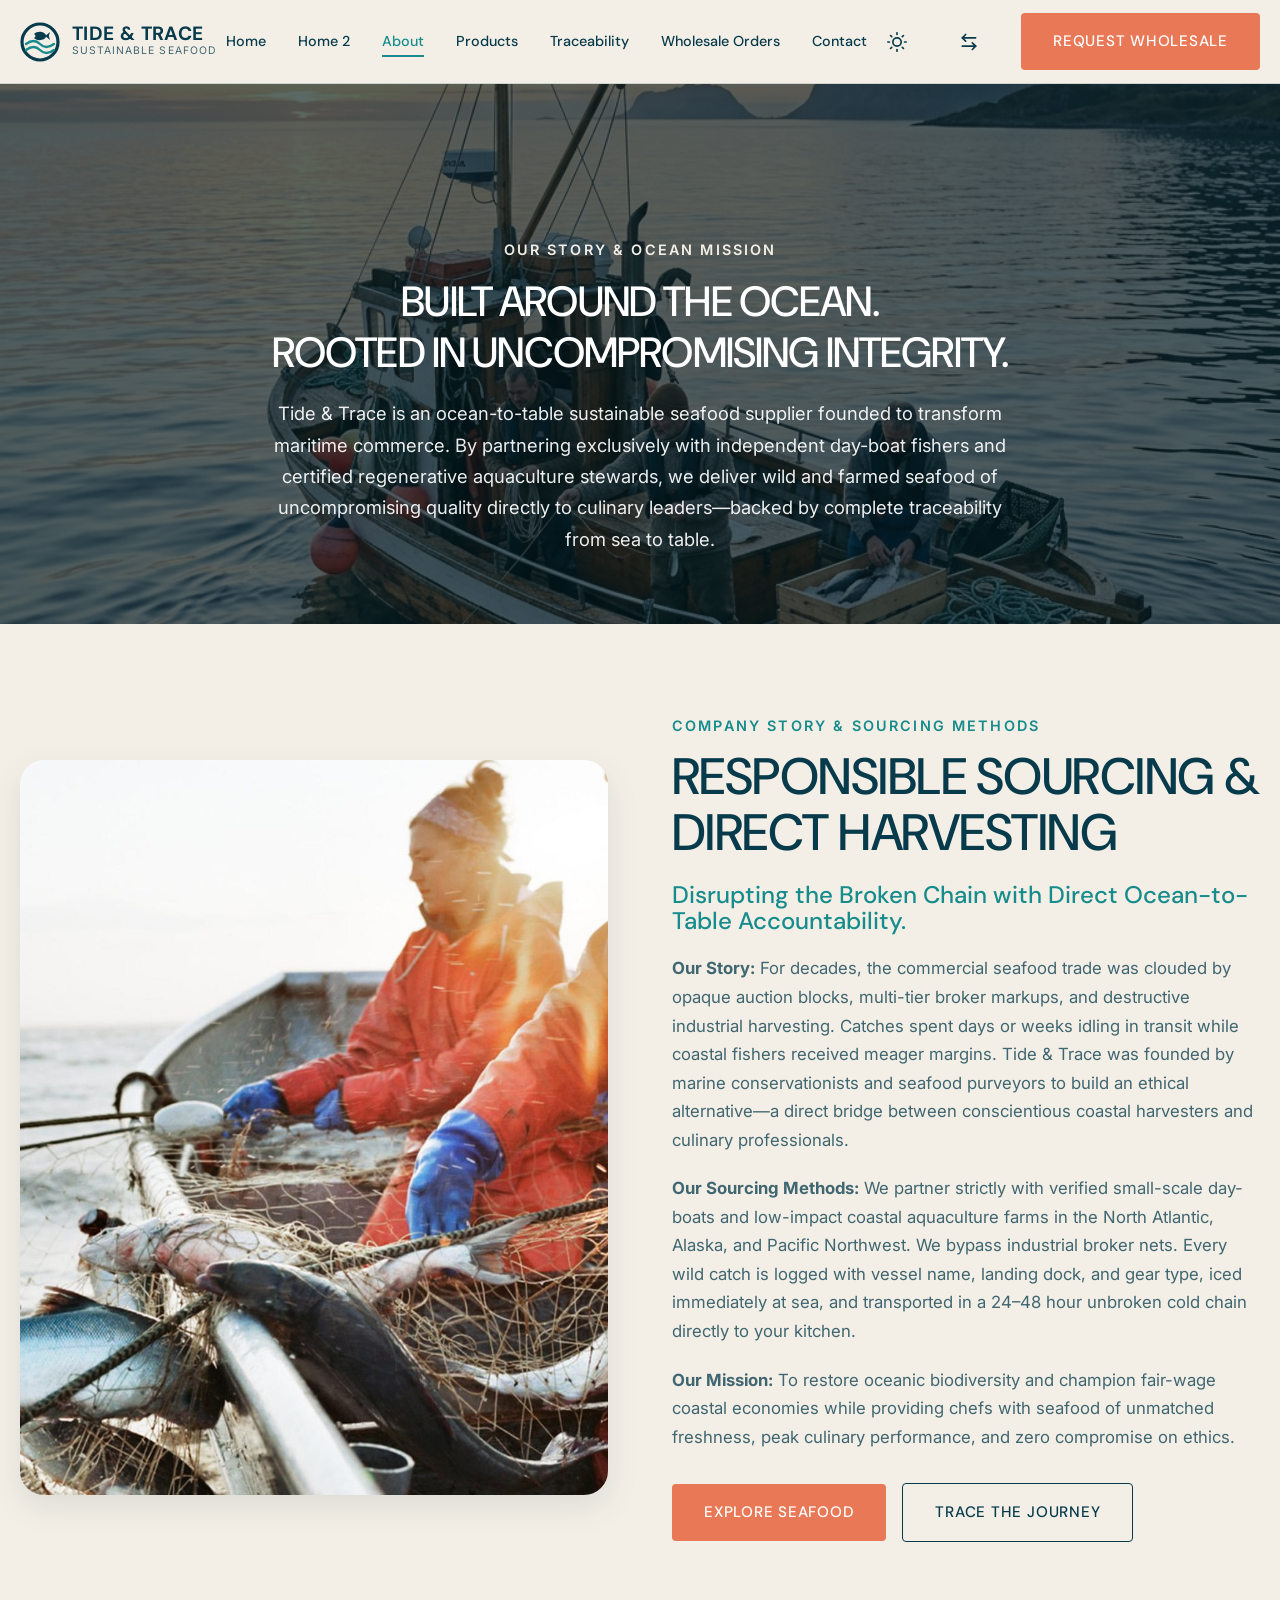
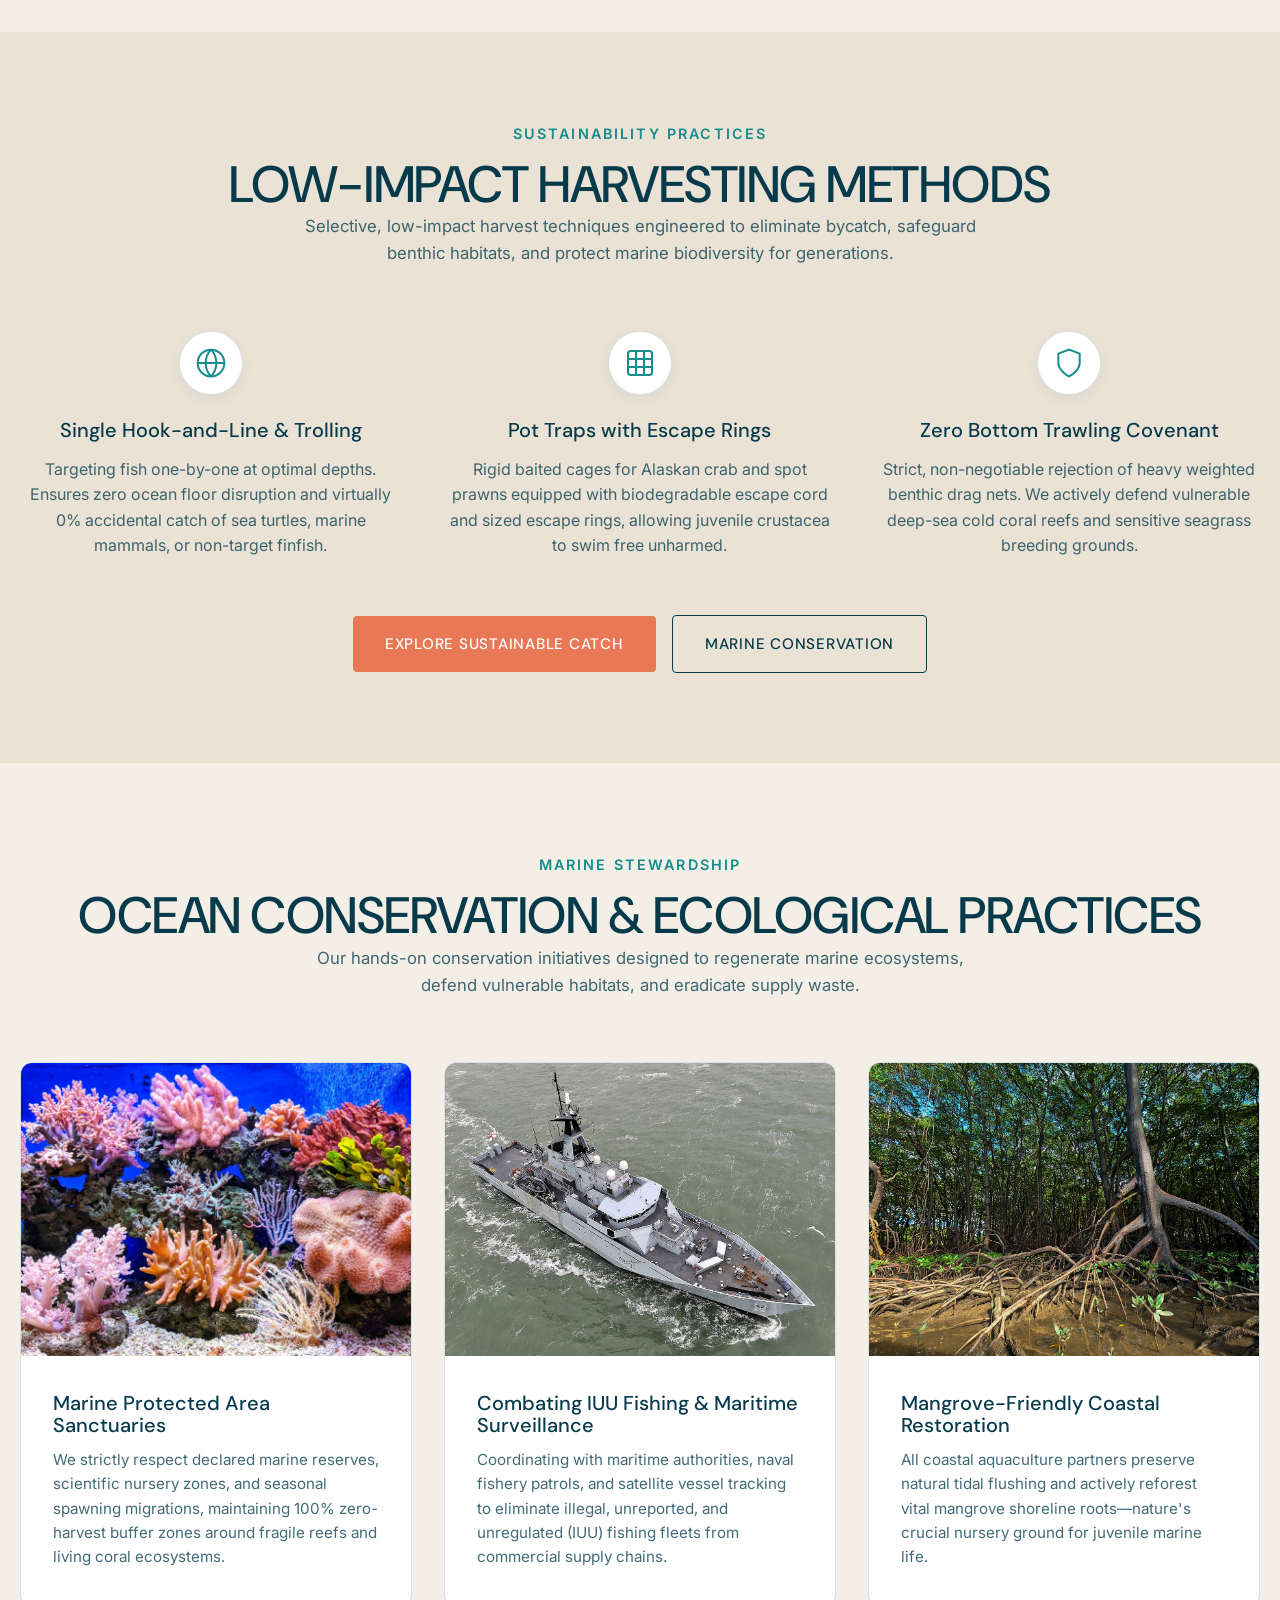
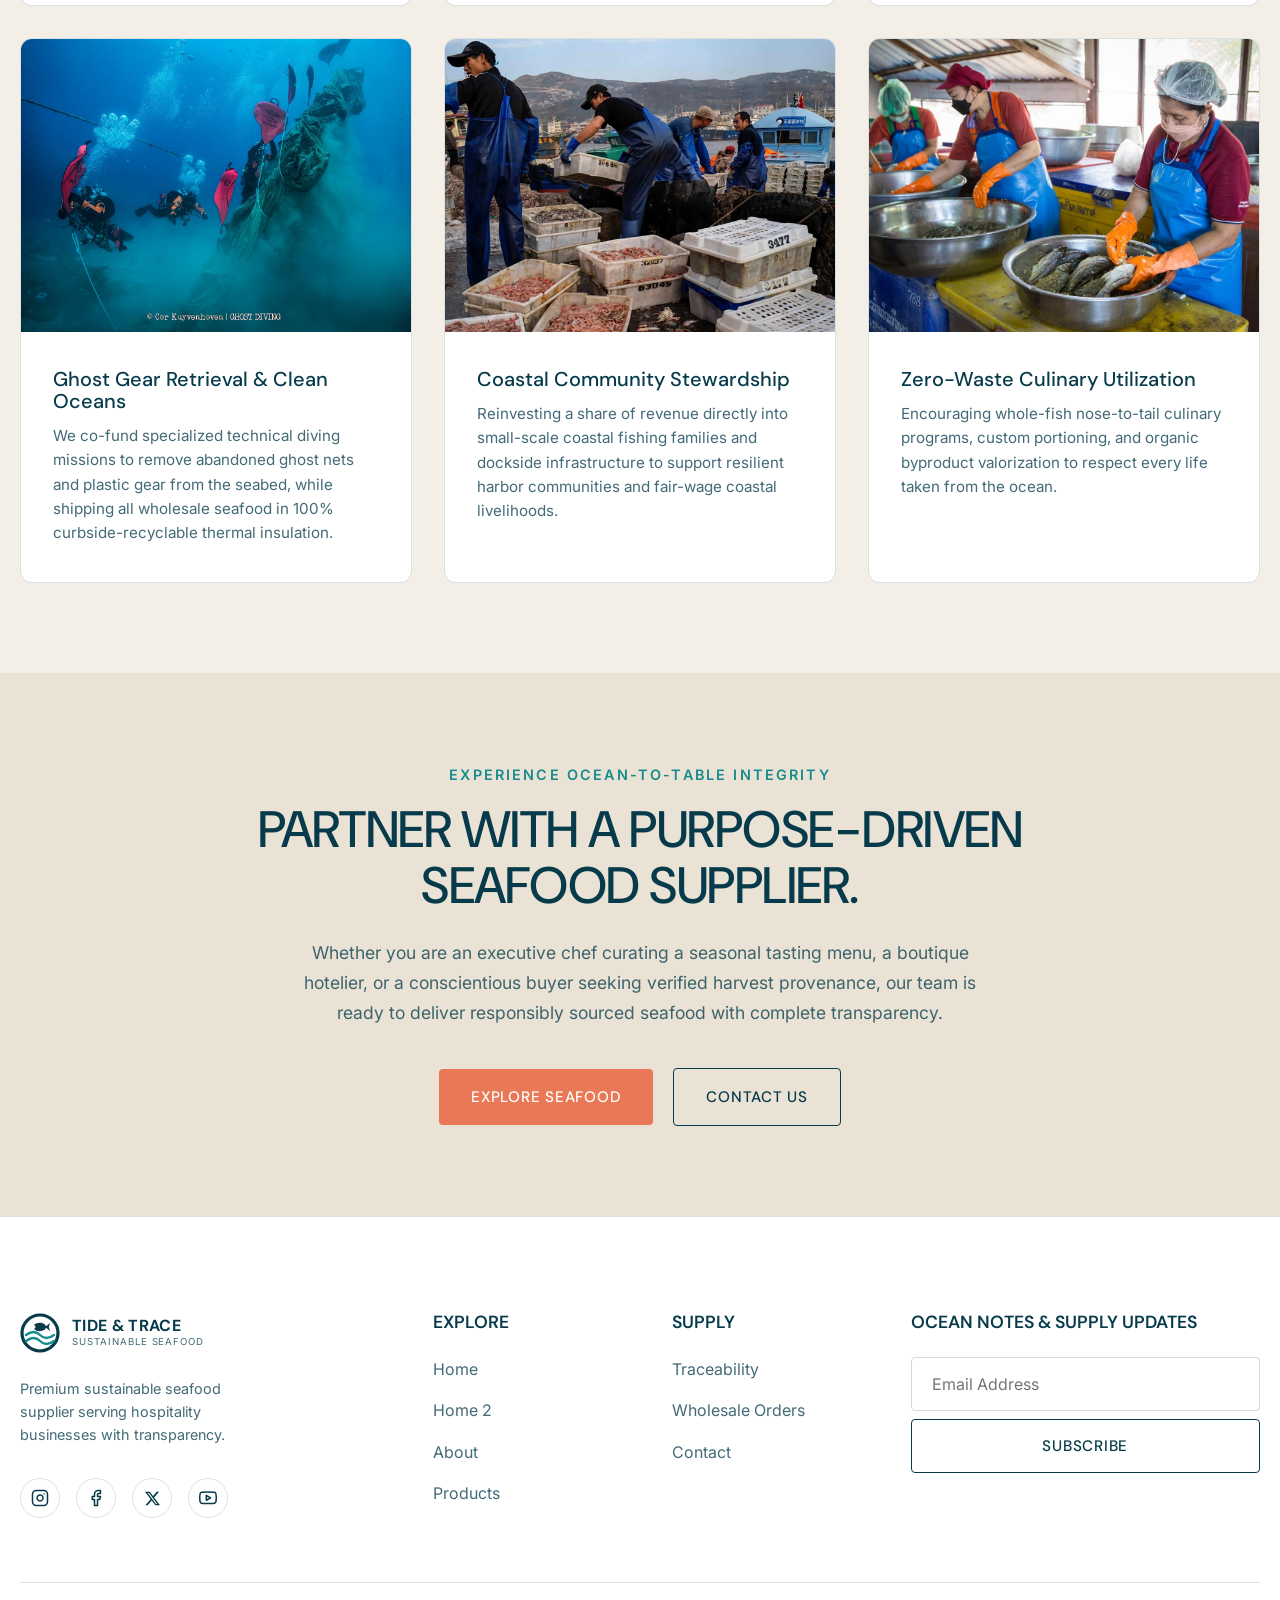
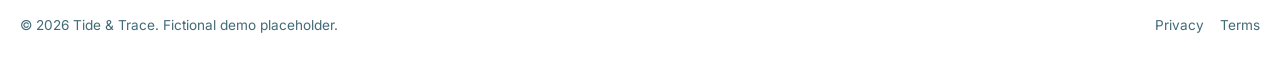
==== commit a02bea22: "fifth commit" ====
--- a/about.html
+++ b/about.html
@@ -87,20 +87,15 @@
 
     <main style="padding-top: var(--nav-height);">
         <!-- SECTION 01 - HERO -->
-        <section class="hero-ocean" style="min-height: 80svh;">
+        <section class="hero-ocean" style="min-height: 60svh; align-items: center;">
             <div class="hero-bg">
                 <img src="assets/images/hero-ocean.webp" alt="Ocean horizon at dawn">
             </div>
             <div class="hero-overlay" style="background: rgba(4, 27, 35, 0.65);"></div>
             <div class="container relative z-10 text-center reveal">
-                <span class="hero-subtitle" style="color: var(--c-sand); margin-bottom: 1.25rem; display: inline-block;">Our Story & Ocean Mission</span>
-                <h1 class="editorial-heading" style="margin-bottom: 1.5rem; max-width: 920px; margin-inline: auto; color: var(--c-white);">BUILT AROUND THE OCEAN. ROOTED IN UNCOMPROMISING INTEGRITY.</h1>
-                <p style="color: rgba(255, 255, 255, 0.92); font-size: 1.15rem; max-width: 760px; margin-inline: auto; line-height: 1.7; margin-bottom: 2.25rem;">Tide & Trace is an ocean-to-table sustainable seafood supplier founded to transform maritime commerce. By partnering exclusively with independent day-boat fishers and certified regenerative aquaculture stewards, we deliver wild and farmed seafood of uncompromising quality directly to culinary leaders—backed by complete traceability from sea to table.</p>
-                <div class="hero-actions" style="justify-content: center; align-items: center; gap: 1.25rem;">
-                    <a href="products.html" class="btn btn-primary">Explore Seafood</a>
-                    <a href="traceability.html" class="btn btn-secondary" style="border-color: var(--c-white); color: var(--c-white);">Our Sourcing Practices</a>
-                    <a href="contact.html" class="btn btn-secondary" style="border-color: var(--c-white); color: var(--c-white);">Contact Us</a>
-                </div>
+                <span class="hero-subtitle" style="color: var(--c-sand); margin-bottom: 1rem; display: inline-block;">Our Story & Ocean Mission</span>
+                <h1 class="editorial-heading" style="margin-bottom: 1.25rem; max-width: 1100px; margin-inline: auto; color: var(--c-white); font-size: clamp(1.85rem, 3.3vw, 3.2rem); line-height: 1.2;">BUILT AROUND THE OCEAN.<br>ROOTED IN UNCOMPROMISING INTEGRITY.</h1>
+                <p style="color: rgba(255, 255, 255, 0.92); font-size: 1.15rem; max-width: 760px; margin-inline: auto; line-height: 1.7;">Tide & Trace is an ocean-to-table sustainable seafood supplier founded to transform maritime commerce. By partnering exclusively with independent day-boat fishers and certified regenerative aquaculture stewards, we deliver wild and farmed seafood of uncompromising quality directly to culinary leaders—backed by complete traceability from sea to table.</p>
             </div>
         </section>
 
@@ -120,8 +115,7 @@
                         <p style="color: var(--text-secondary); margin-bottom: 2rem; font-size: 1.05rem; line-height: 1.7;"><strong>Our Mission:</strong> To restore oceanic biodiversity and champion fair-wage coastal economies while providing chefs with seafood of unmatched freshness, peak culinary performance, and zero compromise on ethics.</p>
                         <div style="display: flex; gap: 1rem; flex-wrap: wrap; align-items: center;">
                             <a href="products.html" class="btn btn-primary">Explore Seafood</a>
-                            <a href="traceability.html" class="btn btn-secondary">Our Sourcing Practices</a>
-                            <a href="contact.html" class="btn btn-secondary">Contact Us</a>
+                            <a href="traceability.html" class="btn btn-secondary">Trace The Journey</a>
                         </div>
                     </div>
                 </div>
@@ -163,9 +157,8 @@
 
                 <div class="text-center" style="margin-top: 3.5rem;">
                     <div style="display: inline-flex; gap: 1rem; flex-wrap: wrap; justify-content: center; align-items: center;">
-                        <a href="products.html" class="btn btn-primary">Explore Seafood</a>
-                        <a href="traceability.html" class="btn btn-secondary">Our Sourcing Practices</a>
-                        <a href="contact.html" class="btn btn-secondary">Contact Us</a>
+                        <a href="products.html" class="btn btn-primary">Explore Sustainable Catch</a>
+                        <a href="#conservation" class="btn btn-secondary">Marine Conservation</a>
                     </div>
                 </div>
             </div>
@@ -235,7 +228,6 @@
                 <p style="color: var(--text-secondary); font-size: 1.1rem; max-width: 680px; margin-inline: auto; margin-bottom: 2.5rem; line-height: 1.7;">Whether you are an executive chef curating a seasonal tasting menu, a boutique hotelier, or a conscientious buyer seeking verified harvest provenance, our team is ready to deliver responsibly sourced seafood with complete transparency.</p>
                 <div style="display: flex; gap: 1.25rem; justify-content: center; align-items: center; flex-wrap: wrap;">
                     <a href="products.html" class="btn btn-primary">Explore Seafood</a>
-                    <a href="traceability.html" class="btn btn-secondary">Our Sourcing Practices</a>
                     <a href="contact.html" class="btn btn-secondary">Contact Us</a>
                 </div>
             </div>
--- a/assets/css/style.css
+++ b/assets/css/style.css
@@ -1045,7 +1045,13 @@
 
 textarea.form-control {
   resize: vertical;
-  min-height: 120px;
+  min-height: 160px;
+}
+
+#wholesale-builder textarea.form-control {
+  min-height: 220px;
+  line-height: 1.65;
+  font-size: 0.95rem;
 }
 
 .form-select {
@@ -1243,6 +1249,14 @@
   transform: translateY(0);
 }
 
+@media (max-width: 1024px) {
+  .reveal {
+    opacity: 1 !important;
+    transform: none !important;
+    transition: opacity 0.4s ease !important;
+  }
+}
+
 .delay-100 { transition-delay: 0.1s; }
 .delay-200 { transition-delay: 0.2s; }
 .delay-300 { transition-delay: 0.3s; }
@@ -1344,6 +1358,7 @@
   display: flex;
   flex-wrap: wrap;
   justify-content: center;
+  align-items: stretch;
   gap: 1.5rem;
   margin-bottom: 2rem;
 }
@@ -1352,19 +1367,48 @@
   flex: 0 0 calc((100% - (3 * 1.5rem)) / 4);
   max-width: calc((100% - (3 * 1.5rem)) / 4);
   box-sizing: border-box;
-}
-
-@media (max-width: 1100px) and (min-width: 641px) {
+  display: flex;
+  flex-direction: column;
+  align-self: stretch;
+  min-height: 520px;
+}
+
+@media (max-width: 1100px) and (min-width: 769px) {
   .species-grid > .checkbox-card {
     flex: 0 0 calc((100% - 1.5rem) / 2);
     max-width: calc((100% - 1.5rem) / 2);
-  }
-}
-
-@media (max-width: 640px) {
+    min-height: 520px;
+  }
+}
+
+@media (max-width: 768px) {
   .species-grid > .checkbox-card {
-    flex: 0 0 100%;
-    max-width: 100%;
+    flex: 0 0 100% !important;
+    max-width: 100% !important;
+    width: 100% !important;
+    min-height: auto !important;
+  }
+
+  .checkbox-card {
+    min-height: auto !important;
+  }
+
+  .checkbox-card-header,
+  .checkbox-card-title,
+  .checkbox-card-scientific,
+  .checkbox-card-status-bar {
+    min-height: auto !important;
+  }
+
+  .checkbox-card-spec-grid {
+    grid-template-columns: 1fr !important;
+    min-height: auto !important;
+    gap: 0.5rem !important;
+  }
+
+  .checkbox-spec-item {
+    min-height: auto !important;
+    padding: 0.6rem 0.85rem !important;
   }
 }
 
@@ -1379,12 +1423,14 @@
   flex-direction: column;
   position: relative;
   user-select: none;
+  align-self: stretch;
+  min-height: 520px;
 }
 
 .checkbox-card:hover {
   border-color: var(--accent-main);
   transform: translateY(-4px);
-  box-shadow: var(--shadow-sm);
+  box-shadow: var(--shadow-md);
 }
 
 .checkbox-card input {
@@ -1395,7 +1441,7 @@
 
 .checkbox-card:has(input:checked) {
   border-color: var(--accent-main);
-  box-shadow: 0 0 0 1px var(--accent-main), var(--shadow-sm);
+  box-shadow: 0 0 0 2px var(--accent-main), var(--shadow-md);
   background: var(--bg-secondary);
 }
 
@@ -1418,35 +1464,58 @@
   transform: scale(1.06);
 }
 
-.checkbox-card-badge {
+.checkbox-card-badge-group {
   position: absolute;
   top: 0.65rem;
   inset-inline-start: 0.65rem;
-  background: rgba(7, 59, 76, 0.88);
+  display: flex;
+  flex-direction: column;
+  gap: 0.35rem;
+  align-items: flex-start;
+  z-index: 2;
+}
+
+.checkbox-card-badge {
+  background: rgba(7, 59, 76, 0.92);
   color: #fff;
   font-size: 0.68rem;
-  font-weight: 600;
+  font-weight: 700;
   text-transform: uppercase;
   letter-spacing: 0.04em;
   padding: 0.2rem 0.55rem;
   border-radius: 100px;
   backdrop-filter: blur(6px);
-  border: 1px solid rgba(255, 255, 255, 0.2);
-  z-index: 2;
+  border: 1px solid rgba(255, 255, 255, 0.25);
+  box-shadow: 0 2px 5px rgba(0,0,0,0.2);
+}
+
+.checkbox-card-badge.badge-wild {
+  background: rgba(7, 59, 76, 0.95);
+  border-color: rgba(32, 178, 178, 0.5);
+}
+
+.checkbox-card-badge.badge-farmed {
+  background: rgba(22, 140, 140, 0.95);
+  border-color: rgba(255, 255, 255, 0.4);
+}
+
+.checkbox-card-badge.badge-cert {
+  background: rgba(17, 94, 89, 0.9);
+  font-size: 0.62rem;
 }
 
 [data-theme="dark"] .checkbox-card-badge {
-  background: rgba(4, 27, 35, 0.92);
+  background: rgba(4, 27, 35, 0.95);
   color: var(--c-sand);
-  border-color: rgba(32, 178, 178, 0.3);
+  border-color: rgba(32, 178, 178, 0.4);
 }
 
 .checkbox-check-indicator {
   position: absolute;
   top: 0.65rem;
   inset-inline-end: 0.65rem;
-  width: 28px;
-  height: 28px;
+  width: 32px;
+  height: 32px;
   border-radius: 50%;
   background: var(--card-bg);
   border: 2px solid var(--border-color);
@@ -1455,7 +1524,7 @@
   justify-content: center;
   transition: all 0.2s ease;
   z-index: 2;
-  box-shadow: 0 2px 6px rgba(0,0,0,0.15);
+  box-shadow: 0 2px 6px rgba(0,0,0,0.2);
 }
 
 .checkbox-check-indicator svg {
@@ -1476,34 +1545,110 @@
 }
 
 .checkbox-card-body {
-  padding: 1.25rem 1.25rem 1.4rem;
+  padding: 1.25rem;
   display: flex;
   flex-direction: column;
   text-align: start;
-  flex-grow: 1;
+  flex: 1 1 auto;
+  gap: 0.75rem;
+}
+
+.checkbox-card-header {
+  border-bottom: 1px solid var(--border-color);
+  padding-bottom: 0.65rem;
+  min-height: 5rem;
+  display: flex;
+  flex-direction: column;
+  justify-content: flex-start;
 }
 
 .checkbox-card-title {
-  font-size: 1.15rem;
+  font-size: 1.12rem;
   font-weight: 700;
   color: var(--text-primary);
-  margin-bottom: 0.25rem;
-}
-
-.checkbox-card-formats {
-  font-size: 0.82rem;
+  margin-bottom: 0.2rem;
+  line-height: 1.25;
+  min-height: 2.85rem;
+  display: flex;
+  align-items: center;
+}
+
+.checkbox-card-scientific {
+  font-size: 0.75rem;
+  font-style: italic;
   color: var(--text-secondary);
-  line-height: 1.4;
-  margin-bottom: 0.5rem;
-}
-
-.checkbox-card-origin {
-  font-size: 0.74rem;
+  line-height: 1.3;
+  min-height: 2rem;
+  display: flex;
+  align-items: flex-start;
+}
+
+.checkbox-card-spec-grid {
+  display: grid;
+  grid-template-columns: 1fr 1fr;
+  gap: 0.5rem;
+  font-size: 0.76rem;
+  line-height: 1.35;
+  min-height: 8.8rem;
+}
+
+.checkbox-spec-item {
+  background: var(--bg-primary);
+  padding: 0.45rem 0.55rem;
+  border-radius: var(--radius-sm);
+  border: 1px solid var(--border-color);
+  display: flex;
+  flex-direction: column;
+  gap: 0.15rem;
+  min-height: 4.1rem;
+  justify-content: center;
+}
+
+.checkbox-spec-label {
+  font-size: 0.65rem;
+  font-weight: 700;
+  text-transform: uppercase;
+  letter-spacing: 0.05em;
+  color: var(--text-secondary);
+}
+
+.checkbox-spec-val {
+  font-weight: 600;
+  color: var(--text-primary);
+  line-height: 1.25;
+}
+
+.checkbox-card-status-bar {
+  display: flex;
+  align-items: center;
+  justify-content: space-between;
+  margin-top: auto;
+  padding-top: 0.65rem;
+  font-size: 0.72rem;
+  border-top: 1px dashed var(--border-color);
+  min-height: 2.6rem;
+  gap: 0.5rem;
+}
+
+.checkbox-card-origin-tag {
   color: var(--accent-main);
+  font-weight: 700;
+  text-transform: uppercase;
+  letter-spacing: 0.04em;
+  line-height: 1.25;
+}
+
+.checkbox-card-select-hint {
   font-weight: 600;
-  text-transform: uppercase;
-  letter-spacing: 0.03em;
-  margin-top: auto;
+  color: var(--text-secondary);
+  transition: color var(--transition-fast);
+  white-space: nowrap;
+  flex-shrink: 0;
+}
+
+.checkbox-card:has(input:checked) .checkbox-card-select-hint {
+  color: var(--accent-main);
+  font-weight: 700;
 }
 
 /* Sourcing Showcase Strip */
@@ -1542,12 +1687,13 @@
   display: flex;
   flex-direction: column;
   transition: transform var(--transition-fast), border-color var(--transition-fast), box-shadow var(--transition-fast);
+  position: relative;
 }
 
 .showcase-species-card:hover {
   transform: translateY(-6px);
   border-color: var(--accent-main);
-  box-shadow: var(--shadow-sm);
+  box-shadow: var(--shadow-md);
 }
 
 .showcase-species-img-wrapper {
@@ -1568,47 +1714,579 @@
   transform: scale(1.06);
 }
 
+.showcase-badges {
+  position: absolute;
+  top: 0.65rem;
+  inset-inline-start: 0.65rem;
+  display: flex;
+  flex-direction: column;
+  gap: 0.3rem;
+  z-index: 2;
+}
+
+.showcase-badge-pill {
+  font-size: 0.65rem;
+  font-weight: 700;
+  text-transform: uppercase;
+  letter-spacing: 0.05em;
+  padding: 0.2rem 0.5rem;
+  border-radius: 100px;
+  backdrop-filter: blur(6px);
+  background: rgba(7, 59, 76, 0.9);
+  color: #fff;
+  border: 1px solid rgba(255, 255, 255, 0.25);
+  box-shadow: 0 2px 4px rgba(0,0,0,0.2);
+}
+
+.showcase-badge-pill.pill-aquaculture {
+  background: rgba(22, 140, 140, 0.92);
+}
+
+.showcase-badge-pill.pill-cert {
+  background: rgba(15, 118, 110, 0.92);
+}
+
 .showcase-species-body {
-  padding: 1.25rem;
+  padding: 1.35rem 1.25rem;
   display: flex;
   flex-direction: column;
   flex-grow: 1;
+  gap: 0.75rem;
 }
 
 .showcase-species-title {
   font-size: 1.15rem;
   font-weight: 700;
   color: var(--text-primary);
-  margin-bottom: 0.25rem;
+  margin-bottom: 0.15rem;
+  line-height: 1.25;
+}
+
+.showcase-species-scientific {
+  font-size: 0.75rem;
+  font-style: italic;
+  color: var(--text-secondary);
+  margin-bottom: 0.35rem;
 }
 
 .showcase-species-origin {
   font-size: 0.72rem;
   color: var(--accent-main);
-  font-weight: 600;
+  font-weight: 700;
   text-transform: uppercase;
-  letter-spacing: 0.04em;
-  margin-bottom: 0.5rem;
+  letter-spacing: 0.05em;
 }
 
 .showcase-species-desc {
   font-size: 0.82rem;
   color: var(--text-secondary);
-  line-height: 1.45;
-  margin-bottom: 0.75rem;
-}
-
-.showcase-species-badge {
-  display: inline-block;
-  background: var(--bg-primary);
-  border: 1px solid var(--border-color);
+  line-height: 1.5;
+}
+
+.showcase-specs-table {
+  border-top: 1px solid var(--border-color);
+  border-bottom: 1px solid var(--border-color);
+  padding-block: 0.5rem;
+  display: flex;
+  flex-direction: column;
+  gap: 0.35rem;
+  font-size: 0.75rem;
+}
+
+.showcase-spec-row {
+  display: flex;
+  justify-content: space-between;
+  align-items: baseline;
+  gap: 0.5rem;
+}
+
+.showcase-spec-row .spec-name {
+  color: var(--text-secondary);
   font-size: 0.7rem;
   font-weight: 600;
+  text-transform: uppercase;
+  letter-spacing: 0.03em;
+  flex-shrink: 0;
+}
+
+.showcase-spec-row .spec-detail {
   color: var(--text-primary);
-  padding: 0.2rem 0.5rem;
+  font-weight: 600;
+  text-align: end;
+}
+
+.showcase-action-btn {
+  width: 100%;
+  display: flex;
+  align-items: center;
+  justify-content: center;
+  gap: 0.5rem;
+  margin-top: auto;
+  font-size: 0.8rem;
+  font-weight: 700;
+  letter-spacing: 0.05em;
+  text-transform: uppercase;
+  padding: 0.65rem 1rem;
   border-radius: var(--radius-sm);
-  margin-top: auto;
-}
+  background: var(--bg-primary);
+  color: var(--accent-main);
+  border: 1px solid var(--accent-main);
+  transition: all var(--transition-fast);
+  cursor: pointer;
+}
+
+.showcase-species-card:hover .showcase-action-btn,
+.showcase-action-btn:hover {
+  background: var(--accent-main);
+  color: var(--c-white);
+}
+
+/* ==========================================================================
+   WHOLESALE SOURCING DECISION MATRIX & OPTIONS GRID
+   ========================================================================== */
+.sourcing-matrix-section {
+  margin-top: 2.5rem;
+  display: flex;
+  flex-direction: column;
+  gap: 2rem;
+}
+
+.sourcing-block-title {
+  font-size: 1rem;
+  font-weight: 700;
+  text-transform: uppercase;
+  letter-spacing: 0.05em;
+  color: var(--text-primary);
+  margin-bottom: 0.25rem;
+  display: flex;
+  align-items: center;
+  gap: 0.5rem;
+}
+
+.sourcing-block-desc {
+  font-size: 0.82rem;
+  color: var(--text-secondary);
+  margin-bottom: 1rem;
+}
+
+.sourcing-cards-grid {
+  display: grid;
+  grid-template-columns: repeat(auto-fit, minmax(220px, 1fr));
+  gap: 1rem;
+}
+
+/* Tab View (768px) - Center 5th card in Section A and 3rd card in Section B */
+@media (min-width: 601px) and (max-width: 900px) {
+  .sourcing-cards-grid {
+    grid-template-columns: repeat(2, 1fr);
+  }
+  .sourcing-matrix-section > div:first-child .sourcing-cards-grid > .sourcing-opt-card:nth-child(5),
+  .sourcing-cards-grid > .sourcing-opt-card:nth-child(5):last-child {
+    grid-column: 1 / -1;
+    justify-self: center;
+    width: 100%;
+    max-width: calc(50% - 0.5rem);
+    margin-inline: auto;
+  }
+  .sourcing-matrix-section > div:nth-child(2) .sourcing-cards-grid > .sourcing-opt-card:nth-child(3),
+  .sourcing-cards-grid > .sourcing-opt-card:nth-child(3):last-child {
+    grid-column: 1 / -1;
+    justify-self: center;
+    width: 100%;
+    max-width: calc(50% - 0.5rem);
+    margin-inline: auto;
+  }
+}
+
+@media (max-width: 600px) {
+  .sourcing-cards-grid {
+    grid-template-columns: 1fr;
+  }
+  .sourcing-cards-grid > .sourcing-opt-card {
+    grid-column: auto;
+    max-width: 100%;
+    width: 100%;
+  }
+}
+
+/* 1024px View - Section A: 2 cards in Row 2 centered; Section C: 4 cards in 2*2 alignment */
+@media (min-width: 901px) and (max-width: 1150px) {
+  /* Section A: Cut & Processing Format (6-column layout with 2 cards centered in Row 2) */
+  .sourcing-matrix-section > div:first-child .sourcing-cards-grid,
+  .sourcing-matrix-section > div:nth-of-type(1) .sourcing-cards-grid {
+    grid-template-columns: repeat(6, 1fr);
+  }
+  .sourcing-matrix-section > div:first-child .sourcing-cards-grid > .sourcing-opt-card:nth-child(1),
+  .sourcing-matrix-section > div:nth-of-type(1) .sourcing-cards-grid > .sourcing-opt-card:nth-child(1) {
+    grid-column: 1 / span 2;
+    width: 100%;
+    max-width: 100%;
+  }
+  .sourcing-matrix-section > div:first-child .sourcing-cards-grid > .sourcing-opt-card:nth-child(2),
+  .sourcing-matrix-section > div:nth-of-type(1) .sourcing-cards-grid > .sourcing-opt-card:nth-child(2) {
+    grid-column: 3 / span 2;
+    width: 100%;
+    max-width: 100%;
+  }
+  .sourcing-matrix-section > div:first-child .sourcing-cards-grid > .sourcing-opt-card:nth-child(3),
+  .sourcing-matrix-section > div:nth-of-type(1) .sourcing-cards-grid > .sourcing-opt-card:nth-child(3) {
+    grid-column: 5 / span 2;
+    width: 100%;
+    max-width: 100%;
+  }
+  .sourcing-matrix-section > div:first-child .sourcing-cards-grid > .sourcing-opt-card:nth-child(4),
+  .sourcing-matrix-section > div:nth-of-type(1) .sourcing-cards-grid > .sourcing-opt-card:nth-child(4) {
+    grid-column: 2 / span 2;
+    width: 100%;
+    max-width: 100%;
+  }
+  .sourcing-matrix-section > div:first-child .sourcing-cards-grid > .sourcing-opt-card:nth-child(5),
+  .sourcing-matrix-section > div:nth-of-type(1) .sourcing-cards-grid > .sourcing-opt-card:nth-child(5) {
+    grid-column: 4 / span 2;
+    width: 100%;
+    max-width: 100%;
+  }
+
+  /* Section C: Estimated Volume & Delivery Logistics Route (2*2 alignment) */
+  .sourcing-matrix-section > div:nth-child(3) .sourcing-cards-grid,
+  .sourcing-matrix-section > div:nth-of-type(3) .sourcing-cards-grid {
+    grid-template-columns: repeat(2, 1fr);
+  }
+  .sourcing-matrix-section > div:nth-child(3) .sourcing-cards-grid > .sourcing-opt-card,
+  .sourcing-matrix-section > div:nth-of-type(3) .sourcing-cards-grid > .sourcing-opt-card {
+    grid-column: auto;
+    width: 100%;
+    max-width: 100%;
+  }
+}
+
+
+
+.sourcing-opt-card {
+  border: 1px solid var(--border-color);
+  border-radius: var(--radius-sm);
+  background: var(--bg-primary);
+  padding: 1rem 1.15rem;
+  cursor: pointer;
+  transition: all var(--transition-fast);
+  position: relative;
+  display: flex;
+  flex-direction: column;
+  gap: 0.35rem;
+  user-select: none;
+}
+
+.sourcing-opt-card:hover {
+  border-color: var(--accent-main);
+  transform: translateY(-2px);
+  box-shadow: var(--shadow-sm);
+}
+
+.sourcing-opt-card input {
+  position: absolute;
+  opacity: 0;
+  pointer-events: none;
+}
+
+.sourcing-opt-card:has(input:checked) {
+  border-color: var(--accent-main);
+  border-width: 2px;
+  background: var(--bg-secondary);
+  box-shadow: 0 0 0 1px var(--accent-main);
+}
+
+.sourcing-opt-header {
+  display: flex;
+  align-items: center;
+  justify-content: space-between;
+  gap: 0.5rem;
+}
+
+.sourcing-opt-title {
+  font-size: 0.92rem;
+  font-weight: 700;
+  color: var(--text-primary);
+}
+
+.sourcing-opt-pill {
+  font-size: 0.62rem;
+  font-weight: 700;
+  text-transform: uppercase;
+  letter-spacing: 0.04em;
+  padding: 0.15rem 0.5rem;
+  border-radius: 100px;
+  background: var(--border-color);
+  color: var(--text-secondary);
+  white-space: nowrap;
+  flex-shrink: 0;
+  display: inline-flex;
+  align-items: center;
+  justify-content: center;
+}
+
+.sourcing-opt-card:has(input:checked) .sourcing-opt-pill {
+  background: var(--accent-main);
+  color: var(--c-white);
+}
+
+.sourcing-opt-desc {
+  font-size: 0.78rem;
+  color: var(--text-secondary);
+  line-height: 1.4;
+}
+
+/* Compliance Badges Grid */
+.compliance-pills-grid {
+  display: flex;
+  flex-wrap: wrap;
+  gap: 0.75rem;
+}
+
+.compliance-toggle-pill {
+  display: inline-flex;
+  align-items: center;
+  gap: 0.5rem;
+  padding: 0.6rem 1rem;
+  border-radius: 100px;
+  border: 1px solid var(--border-color);
+  background: var(--bg-primary);
+  font-size: 0.8rem;
+  font-weight: 600;
+  color: var(--text-primary);
+  cursor: pointer;
+  transition: all var(--transition-fast);
+  user-select: none;
+}
+
+.compliance-toggle-pill:hover {
+  border-color: var(--accent-main);
+}
+
+.compliance-toggle-pill:has(input:checked) {
+  border-color: var(--accent-main);
+  background: var(--accent-main);
+  color: var(--c-white);
+}
+
+.compliance-toggle-pill input {
+  display: none;
+}
+
+/* Live Wholesale Sourcing Summary Panel */
+.sourcing-summary-panel {
+  background: var(--bg-primary);
+  border: 2px solid var(--accent-main);
+  border-radius: var(--radius-md);
+  padding: 1.5rem 1.75rem;
+  margin-block: 2.5rem 2rem;
+  display: flex;
+  flex-direction: column;
+  gap: 1.25rem;
+  box-shadow: var(--shadow-sm);
+  position: relative;
+}
+
+.summary-panel-header {
+  display: flex;
+  align-items: center;
+  justify-content: space-between;
+  border-bottom: 1px solid var(--border-color);
+  padding-bottom: 0.75rem;
+  flex-wrap: wrap;
+  gap: 0.75rem;
+}
+
+.summary-panel-title {
+  font-size: 0.95rem;
+  font-weight: 800;
+  text-transform: uppercase;
+  letter-spacing: 0.08em;
+  color: var(--accent-main);
+  display: flex;
+  align-items: center;
+  gap: 0.5rem;
+}
+
+.summary-guarantee-badge {
+  font-size: 0.72rem;
+  font-weight: 700;
+  text-transform: uppercase;
+  letter-spacing: 0.05em;
+  padding: 0.25rem 0.65rem;
+  border-radius: 100px;
+  background: rgba(22, 140, 140, 0.15);
+  color: var(--accent-main);
+  border: 1px solid var(--accent-main);
+}
+
+.summary-species-list {
+  display: flex;
+  flex-wrap: wrap;
+  gap: 0.5rem;
+  align-items: center;
+}
+
+.summary-species-chip {
+  display: inline-flex;
+  align-items: center;
+  gap: 0.4rem;
+  background: var(--card-bg);
+  border: 1px solid var(--border-color);
+  padding: 0.3rem 0.7rem;
+  border-radius: 100px;
+  font-size: 0.76rem;
+  font-weight: 700;
+  color: var(--text-primary);
+}
+
+.summary-specs-strip {
+  display: grid;
+  grid-template-columns: repeat(auto-fit, minmax(180px, 1fr));
+  gap: 1rem;
+  font-size: 0.78rem;
+  background: var(--card-bg);
+  padding: 0.85rem 1rem;
+  border-radius: var(--radius-sm);
+  border: 1px solid var(--border-color);
+}
+
+.summary-spec-cell strong {
+  display: block;
+  font-size: 0.65rem;
+  text-transform: uppercase;
+  letter-spacing: 0.05em;
+  color: var(--text-secondary);
+  margin-bottom: 0.15rem;
+}
+
+.summary-spec-cell span {
+  font-weight: 600;
+  color: var(--text-primary);
+}
+
+@media (max-width: 768px) {
+  .sourcing-summary-panel {
+    padding: 1.25rem 0.9rem;
+    margin-block: 2rem 1.5rem;
+    box-sizing: border-box;
+    width: 100%;
+  }
+
+  .summary-panel-header {
+    flex-direction: column;
+    align-items: flex-start;
+    gap: 0.65rem;
+    width: 100%;
+    text-align: left;
+  }
+
+  .summary-panel-title {
+    font-size: 0.88rem;
+    line-height: 1.35;
+    letter-spacing: 0.05em;
+    display: flex;
+    align-items: flex-start;
+    gap: 0.5rem;
+    text-align: left;
+    width: 100%;
+  }
+
+  .summary-panel-title svg {
+    flex-shrink: 0;
+    margin-top: 0.15rem;
+  }
+
+  .summary-panel-title span {
+    text-align: left;
+  }
+
+  .summary-guarantee-badge {
+    align-self: flex-start;
+    text-align: left;
+    font-size: 0.7rem;
+    border-radius: var(--radius-sm, 6px);
+    padding: 0.35rem 0.65rem;
+    line-height: 1.35;
+    display: inline-block;
+    max-width: 100%;
+  }
+
+  .summary-species-list {
+    display: flex;
+    flex-direction: column;
+    gap: 0.5rem;
+    width: 100%;
+    align-items: stretch;
+  }
+
+  .summary-species-chip {
+    display: flex;
+    align-items: flex-start;
+    gap: 0.5rem;
+    width: 100%;
+    border-radius: var(--radius-sm, 6px);
+    padding: 0.55rem 0.75rem;
+    font-size: 0.76rem;
+    line-height: 1.4;
+    text-align: left;
+    word-break: break-word;
+    overflow-wrap: break-word;
+    box-sizing: border-box;
+  }
+
+  .summary-species-chip svg {
+    flex-shrink: 0;
+    margin-top: 0.2rem;
+  }
+
+  .summary-species-chip span {
+    text-align: left;
+    flex: 1;
+    word-break: break-word;
+  }
+
+  .summary-specs-strip {
+    grid-template-columns: 1fr;
+    gap: 0.75rem;
+    padding: 0.85rem;
+    width: 100%;
+    box-sizing: border-box;
+  }
+
+  .summary-spec-cell {
+    min-width: 0;
+    width: 100%;
+    text-align: left;
+    display: flex;
+    flex-direction: column;
+    align-items: flex-start;
+  }
+
+  .summary-spec-cell strong {
+    display: block;
+    font-size: 0.68rem;
+    text-transform: uppercase;
+    letter-spacing: 0.05em;
+    color: var(--text-secondary);
+    margin-bottom: 0.2rem;
+    text-align: left;
+    width: 100%;
+  }
+
+  .summary-spec-cell span {
+    display: block;
+    font-size: 0.86rem;
+    font-weight: 700;
+    color: var(--text-primary);
+    text-align: left;
+    width: 100%;
+    word-break: break-word;
+    overflow-wrap: break-word;
+    white-space: normal;
+    line-height: 1.4;
+  }
+}
+
 
 /* Split Section Editorial */
 .split-section {
